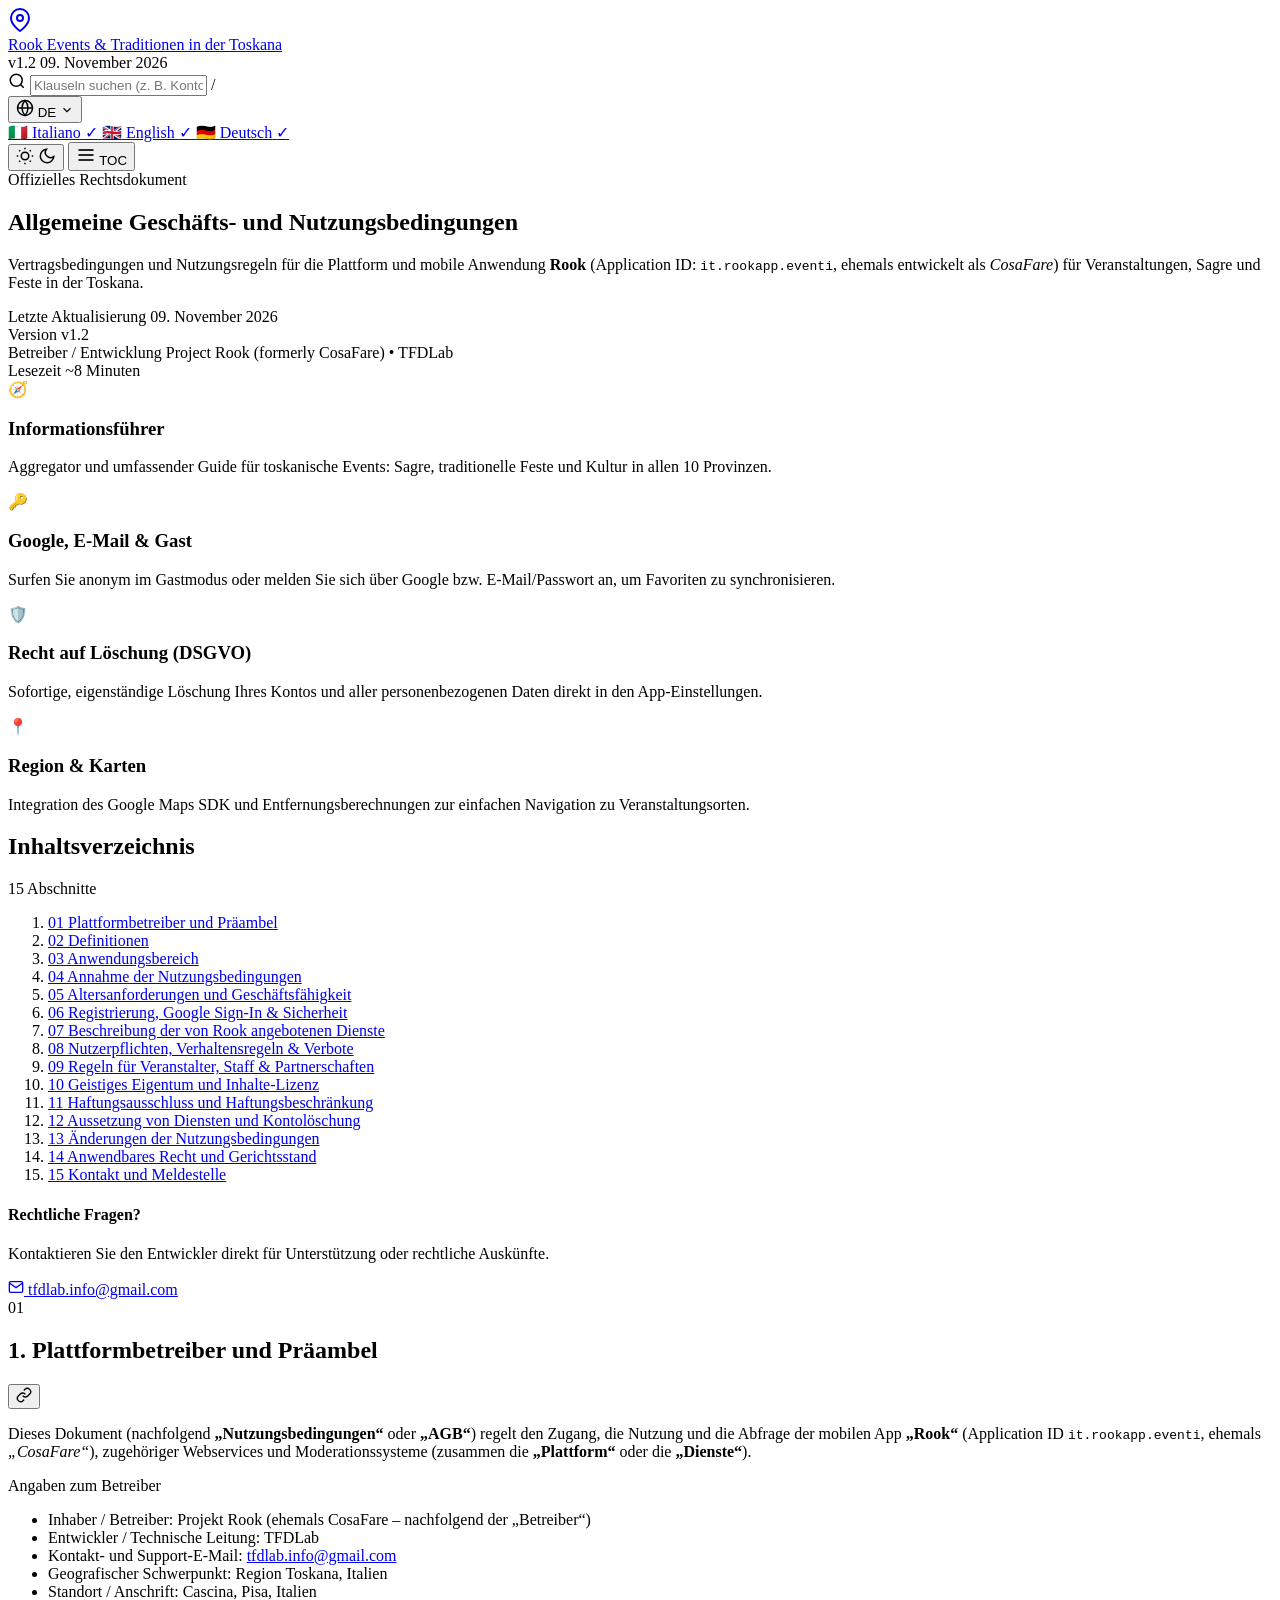
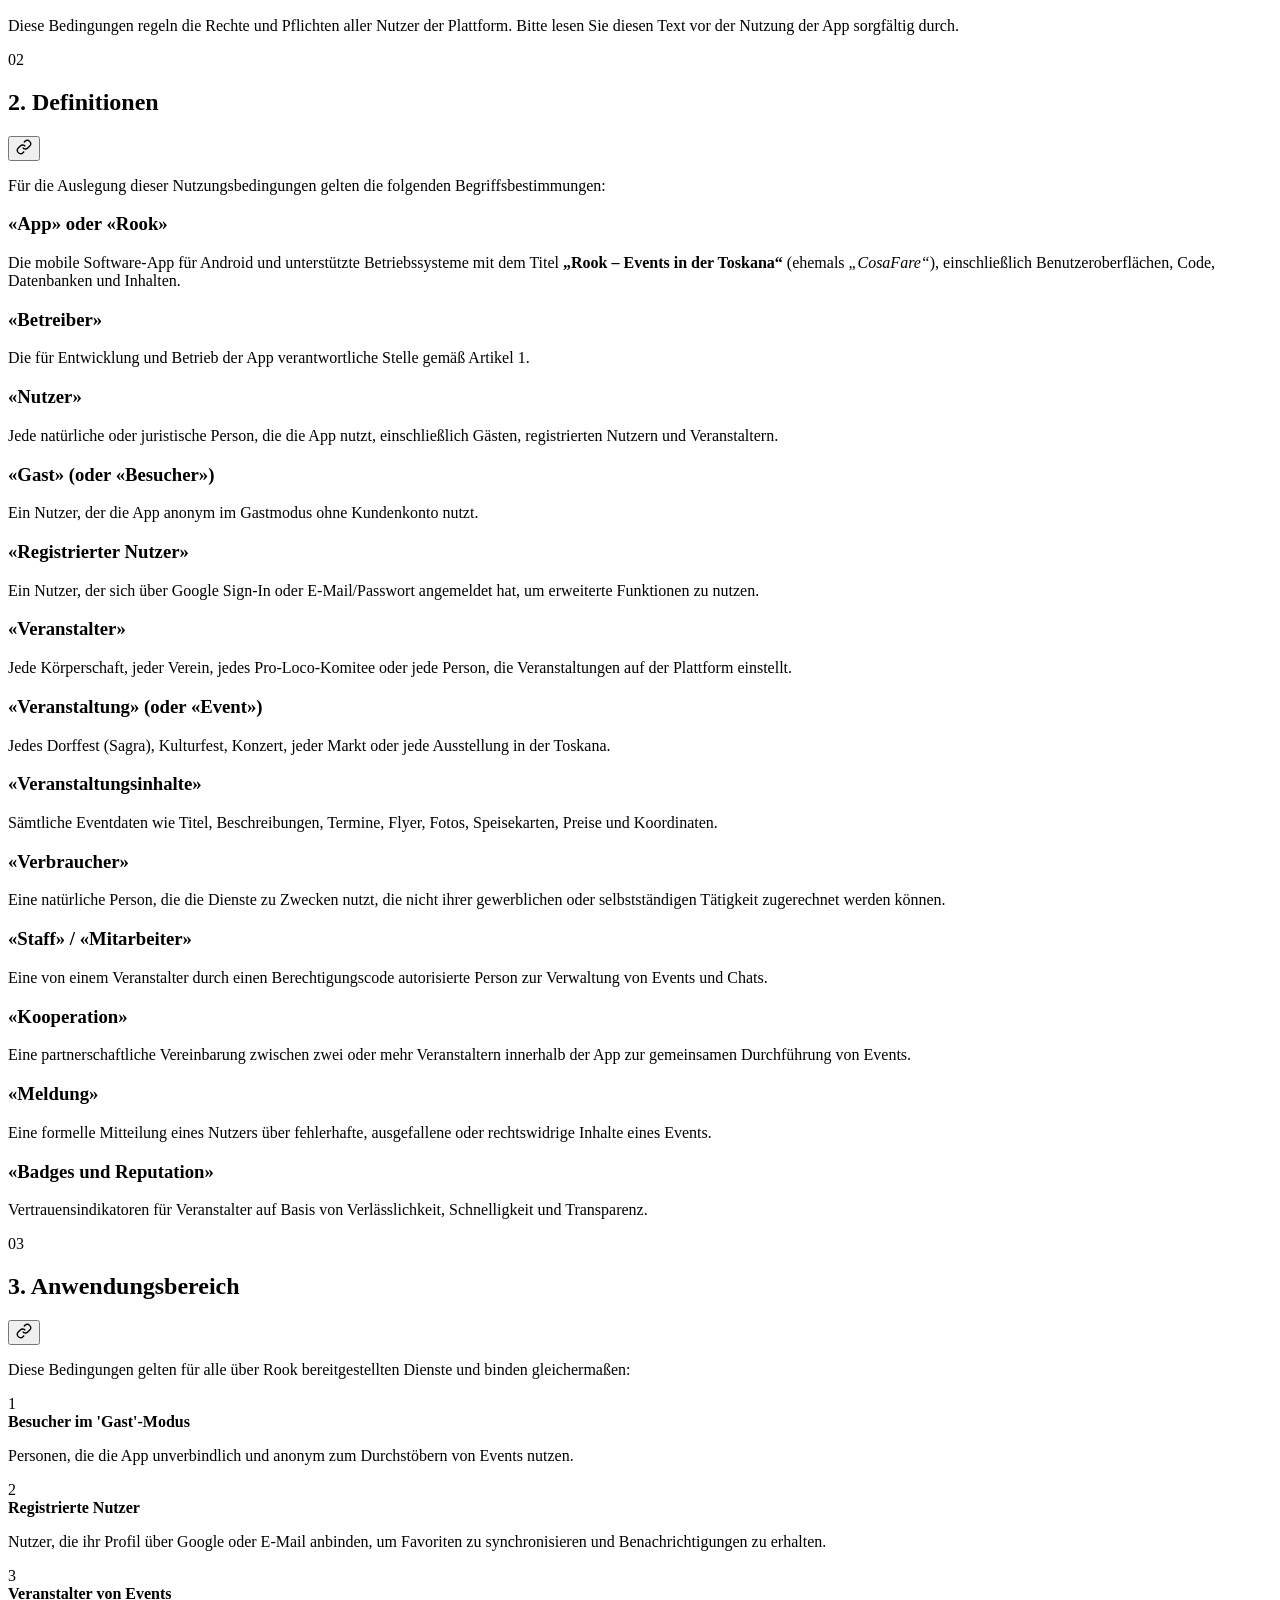
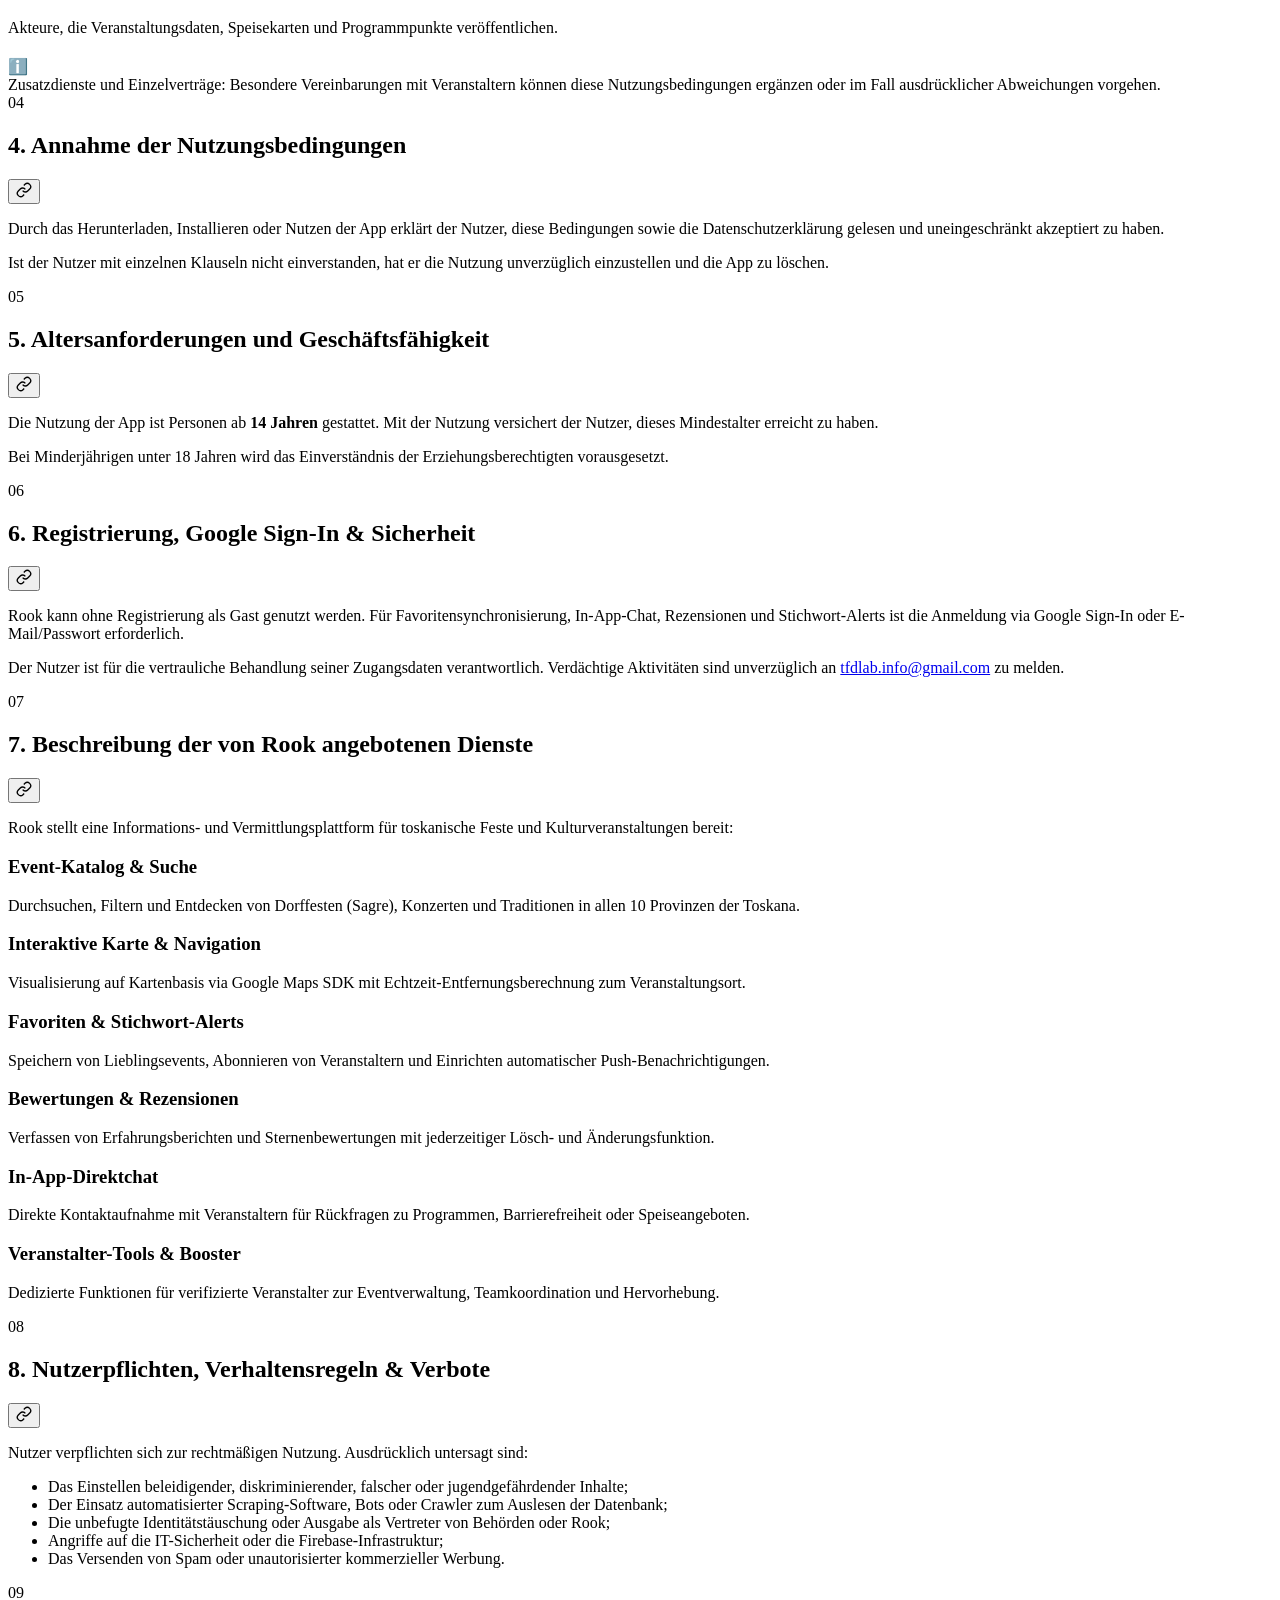
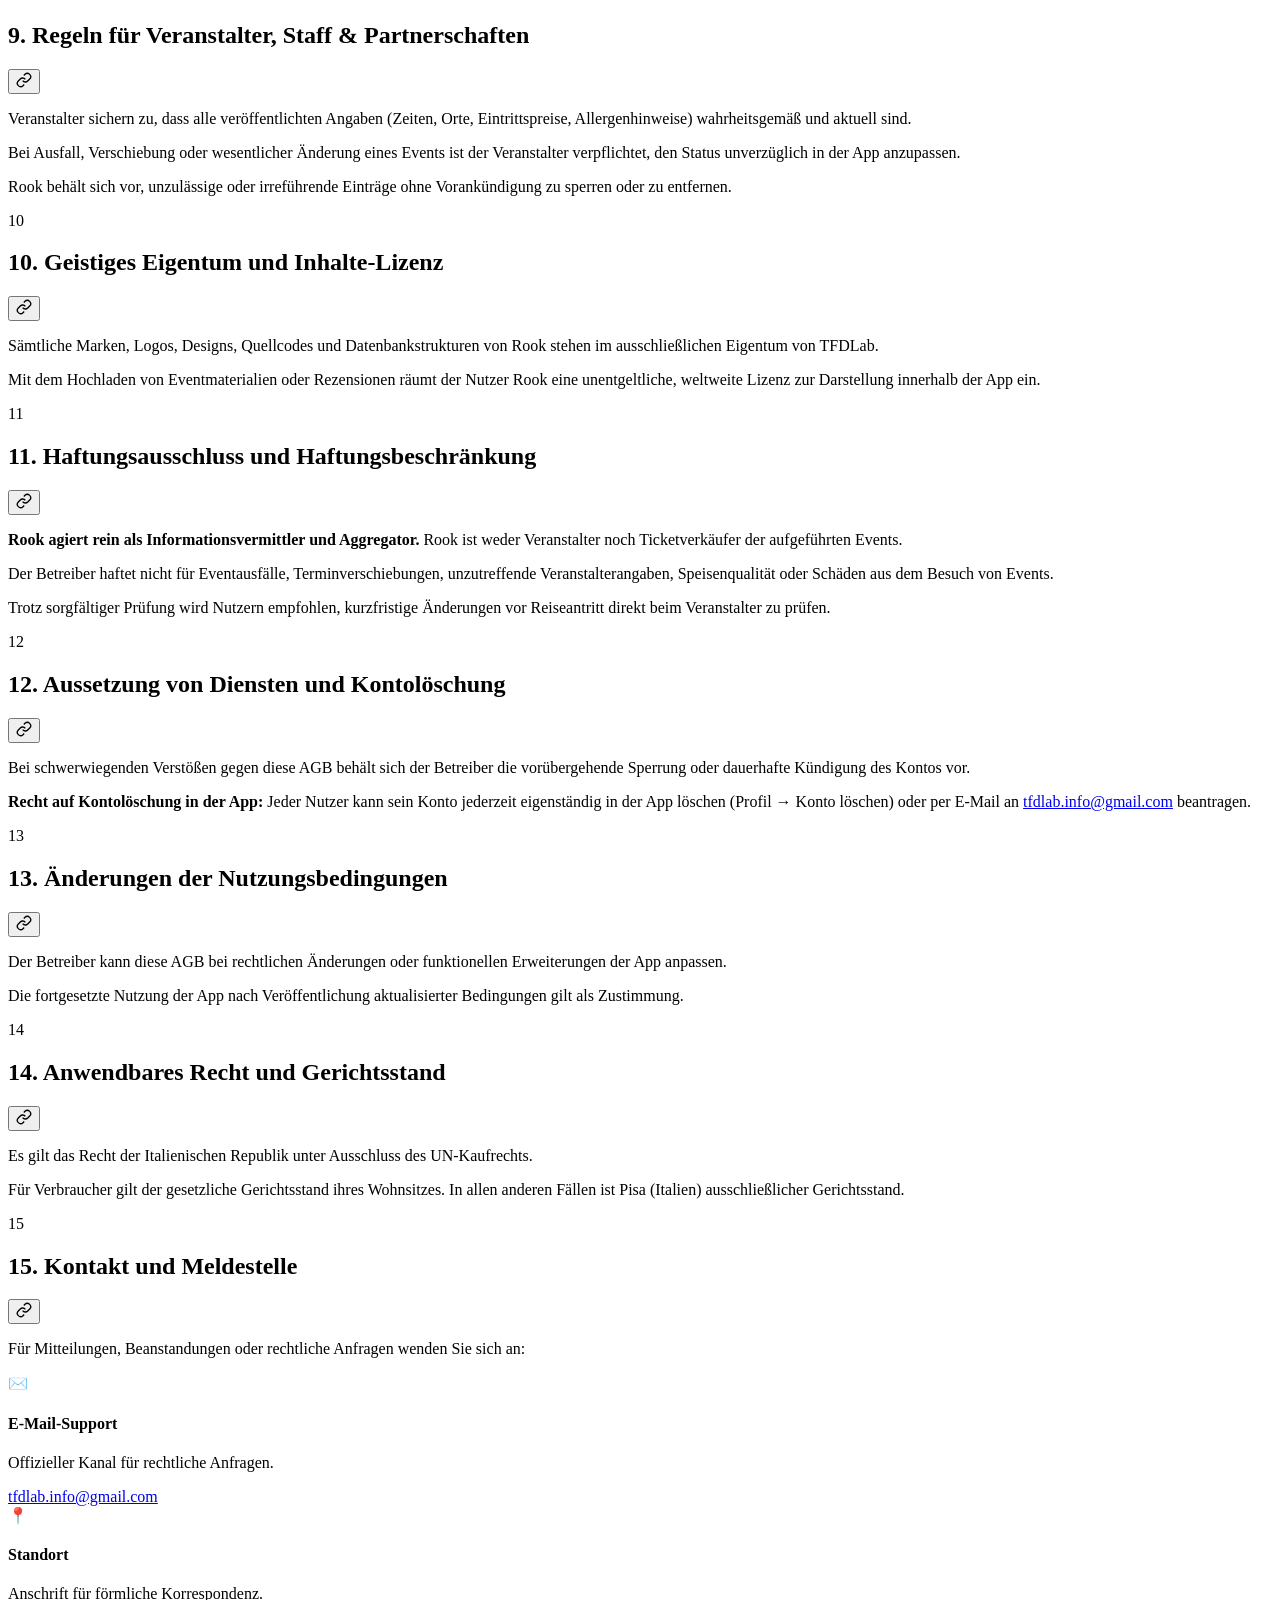
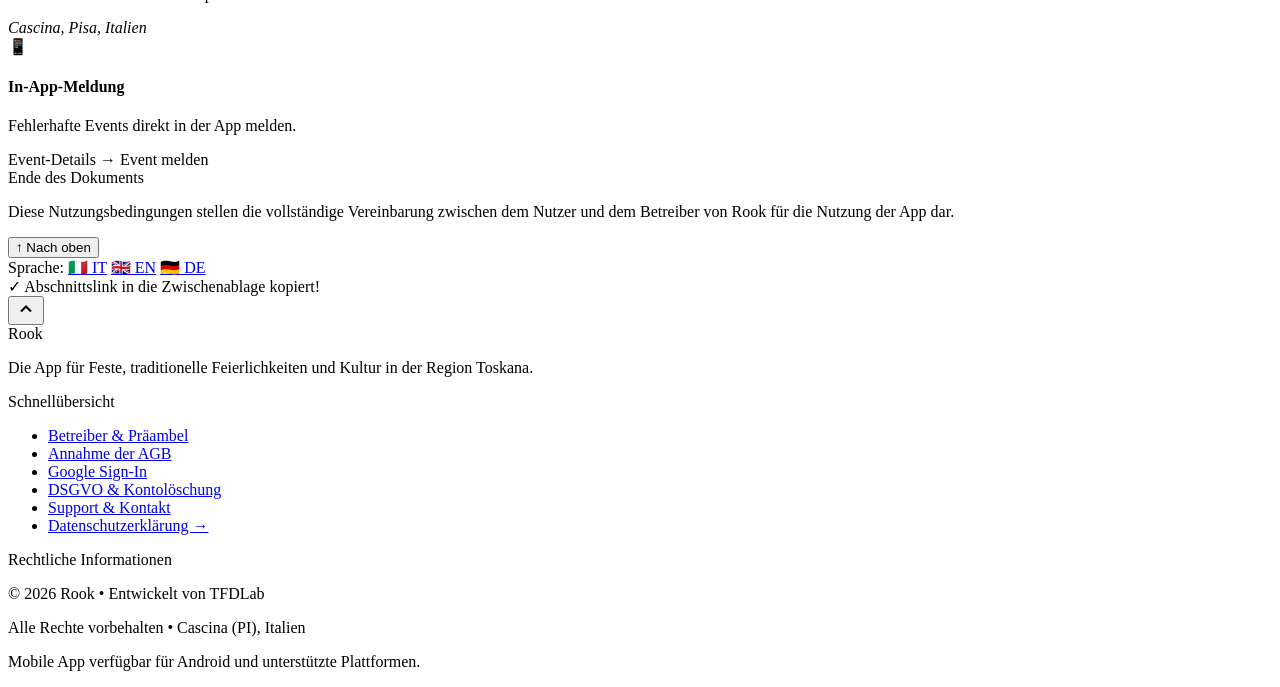
==== de.html @ 41bafc54 "i18n: sostituito tasto stampa con selettore lingua (IT, EN, DE)" ====
<!DOCTYPE html>
<html lang="de">
<head>
  <meta charset="UTF-8">
  <meta name="viewport" content="width=device-width, initial-scale=1.0">
  <title>Allgemeine Nutzungsbedingungen — Rook</title>
  <meta name="description" content="Allgemeine Geschäfts- und Nutzungsbedingungen für die mobile Anwendung und Plattform Rook (it.rookapp.eventi) für Veranstaltungen, Sagre und Kultur in der Toskana.">
  <meta name="theme-color" content="#c84b31">

  <!-- Favicon SVG Identitaria Rook / Toscana -->
  <link rel="icon" type="image/svg+xml" href="data:image/svg+xml,<svg xmlns='http://www.w3.org/2000/svg' viewBox='0 0 32 32'><circle cx='16' cy='16' r='16' fill='%23c84b31'/><path d='M10 8h12v4l-2 2v6h2v4H8v-4h2v-6l-2-2V8h2zm3 3v2h2v-2h-2zm4 0v2h2v-2h-2z' fill='white'/></svg>">

  <!-- Google Fonts: Plus Jakarta Sans & JetBrains Mono -->
  <link rel="preconnect" href="https://fonts.googleapis.com">
  <link rel="preconnect" href="https://fonts.gstatic.com" crossorigin>
  <link href="https://fonts.googleapis.com/css2?family=Plus+Jakarta+Sans:ital,wght@0,300;0,400;0,500;0,600;0,700;0,800;1,400&family=JetBrains+Mono:wght@400;500;700&display=swap" rel="stylesheet">

  <link rel="stylesheet" href="/termini/style.css">
</head>
<body>
  <!-- Reading Progress Bar -->
  <div id="readingProgress" class="reading-progress-bar" aria-hidden="true"></div>

  <!-- Header -->
  <header class="site-header">
    <div class="header-container">
      <div class="brand-group">
        <a href="#hero" class="brand-logo" aria-label="Home">
          <span class="logo-icon">
            <svg viewBox="0 0 24 24" width="24" height="24" fill="none" stroke="currentColor" stroke-width="2" stroke-linecap="round" stroke-linejoin="round">
              <path d="M21 10c0 7-9 13-9 13s-9-6-9-13a9 9 0 0 1 18 0z"></path>
              <circle cx="12" cy="10" r="3"></circle>
            </svg>
          </span>
          <div class="brand-text">
            <span class="brand-name">Rook</span>
            <span class="brand-tagline">Events & Traditionen in der Toskana</span>
          </div>
        </a>
        <div class="header-badges">
          <span class="badge badge-version">v1.2</span>
          <span class="badge badge-date">09. November 2026</span>
        </div>
      </div>

      <!-- Header Actions -->
      <div class="header-actions">
        <!-- Quick Search Box -->
        <div class="search-box">
          <svg class="search-icon" viewBox="0 0 24 24" width="18" height="18" fill="none" stroke="currentColor" stroke-width="2">
            <circle cx="11" cy="11" r="8"></circle>
            <line x1="21" y1="21" x2="16.65" y2="16.65"></line>
          </svg>
          <input type="text" id="searchInput" placeholder="Klauseln suchen (z. B. Konto, Minderjährige, Allergene, Haftung)..." aria-label="Search">
          <button id="clearSearchBtn" class="clear-search-btn" aria-label="Clear" hidden>&times;</button>
          <span class="search-shortcut" title="Press / to search">/</span>
        </div>

        <!-- Language Switcher -->
        <div class="lang-switcher" id="langSwitcher">
          <button id="langBtn" class="action-btn lang-btn" aria-haspopup="true" aria-expanded="false" title="Switch language">
            <svg class="icon-globe" viewBox="0 0 24 24" width="18" height="18" fill="none" stroke="currentColor" stroke-width="2">
              <circle cx="12" cy="12" r="10"></circle>
              <line x1="2" y1="12" x2="22" y2="12"></line>
              <path d="M12 2a15.3 15.3 0 0 1 4 10 15.3 15.3 0 0 1-4 10 15.3 15.3 0 0 1-4-10 15.3 15.3 0 0 1 4-10z"></path>
            </svg>
            <span class="btn-text">DE</span>
            <svg class="icon-chevron" viewBox="0 0 24 24" width="14" height="14" fill="none" stroke="currentColor" stroke-width="2">
              <polyline points="6 9 12 15 18 9"></polyline>
            </svg>
          </button>
          <div class="lang-dropdown" id="langDropdown" role="menu">
            <a href="index.html" class="lang-dropdown-item" data-lang="it" role="menuitem">
              <span class="flag">🇮🇹</span>
              <span class="label">Italiano</span>
              <span class="check">✓</span>
            </a>
            <a href="en.html" class="lang-dropdown-item" data-lang="en" role="menuitem">
              <span class="flag">🇬🇧</span>
              <span class="label">English</span>
              <span class="check">✓</span>
            </a>
            <a href="#" class="lang-dropdown-item active" data-lang="de" role="menuitem">
              <span class="flag">🇩🇪</span>
              <span class="label">Deutsch</span>
              <span class="check">✓</span>
            </a>
          </div>
        </div>

        <!-- Light/Dark Theme Switcher -->
        <button id="themeToggle" class="action-btn theme-btn" aria-label="Toggle dark/light theme" title="Toggle theme">
          <svg class="icon-sun" viewBox="0 0 24 24" width="18" height="18" fill="none" stroke="currentColor" stroke-width="2">
            <circle cx="12" cy="12" r="5"></circle>
            <line x1="12" y1="1" x2="12" y2="3"></line>
            <line x1="12" y1="21" x2="12" y2="23"></line>
            <line x1="4.22" y1="4.22" x2="5.64" y2="5.64"></line>
            <line x1="18.36" y1="18.36" x2="19.78" y2="19.78"></line>
            <line x1="1" y1="12" x2="3" y2="12"></line>
            <line x1="21" y1="12" x2="23" y2="12"></line>
            <line x1="4.22" y1="19.78" x2="5.64" y2="18.36"></line>
            <line x1="18.36" y1="5.64" x2="19.78" y2="4.22"></line>
          </svg>
          <svg class="icon-moon" viewBox="0 0 24 24" width="18" height="18" fill="none" stroke="currentColor" stroke-width="2">
            <path d="M21 12.79A9 9 0 1 1 11.21 3 7 7 0 0 0 21 12.79z"></path>
          </svg>
        </button>

        <!-- Mobile TOC Toggle -->
        <button id="mobileTocToggle" class="action-btn mobile-toc-btn" aria-label="Toggle contents index">
          <svg viewBox="0 0 24 24" width="20" height="20" fill="none" stroke="currentColor" stroke-width="2">
            <line x1="3" y1="12" x2="21" y2="12"></line>
            <line x1="3" y1="6" x2="21" y2="6"></line>
            <line x1="3" y1="18" x2="21" y2="18"></line>
          </svg>
          <span class="btn-text">TOC</span>
        </button>
      </div>
    </div>
  </header>

  <!-- Search Results Counter -->
  <div id="searchStatusBar" class="search-status-bar" hidden>
    <div class="search-status-inner">
      <span id="searchResultCount">0 matches found</span>
      <div class="search-nav-controls">
        <button id="prevMatchBtn" title="Previous (Shift+Enter)">&uarr;</button>
        <button id="nextMatchBtn" title="Next (Enter)">&darr;</button>
        <button id="closeSearchAlertBtn" class="close-search">&times;</button>
      </div>
    </div>
  </div>

  <!-- Main Container -->
  <div class="main-wrapper">
    <!-- Hero Section -->
    <section id="hero" class="hero-section">
      <div class="hero-content">
        <div class="hero-badge">
          <span class="badge-dot"></span>
          Offizielles Rechtsdokument
        </div>
        <h1 class="hero-title">Allgemeine Geschäfts- und Nutzungsbedingungen</h1>
        <p class="hero-subtitle">
          Vertragsbedingungen und Nutzungsregeln für die Plattform und mobile Anwendung <strong>Rook</strong> (Application ID: <code>it.rookapp.eventi</code>, ehemals entwickelt als <em>CosaFare</em>) für Veranstaltungen, Sagre und Feste in der Toskana.
        </p>

        <!-- Metadata Strip -->
        <div class="meta-strip">
          <div class="meta-item">
            <span class="meta-label">Letzte Aktualisierung</span>
            <span class="meta-value">09. November 2026</span>
          </div>
          <div class="meta-divider"></div>
          <div class="meta-item">
            <span class="meta-label">Version</span>
            <span class="meta-value">v1.2</span>
          </div>
          <div class="meta-divider"></div>
          <div class="meta-item">
            <span class="meta-label">Betreiber / Entwicklung</span>
            <span class="meta-value">Project Rook (formerly CosaFare) &bull; TFDLab</span>
          </div>
          <div class="meta-divider"></div>
          <div class="meta-item">
            <span class="meta-label">Lesezeit</span>
            <span class="meta-value" id="readTimeEstimate">~8 Minuten</span>
          </div>
        </div>

        <!-- Key Points Cards Grid -->
        <div class="key-points-grid">
          <div class="point-card">
            <div class="point-icon">🧭</div>
            <div class="point-body">
              <h3>Informationsführer</h3>
              <p>Aggregator und umfassender Guide für toskanische Events: Sagre, traditionelle Feste und Kultur in allen 10 Provinzen.</p>
            </div>
          </div>
          <div class="point-card">
            <div class="point-icon">🔑</div>
            <div class="point-body">
              <h3>Google, E-Mail & Gast</h3>
              <p>Surfen Sie anonym im Gastmodus oder melden Sie sich über Google bzw. E-Mail/Passwort an, um Favoriten zu synchronisieren.</p>
            </div>
          </div>
          <div class="point-card">
            <div class="point-icon">🛡️</div>
            <div class="point-body">
              <h3>Recht auf Löschung (DSGVO)</h3>
              <p>Sofortige, eigenständige Löschung Ihres Kontos und aller personenbezogenen Daten direkt in den App-Einstellungen.</p>
            </div>
          </div>
          <div class="point-card">
            <div class="point-icon">📍</div>
            <div class="point-body">
              <h3>Region & Karten</h3>
              <p>Integration des Google Maps SDK und Entfernungsberechnungen zur einfachen Navigation zu Veranstaltungsorten.</p>
            </div>
          </div>
        </div>
      </div>
    </section>

    <!-- Two-column Layout: TOC Sidebar + Document Content -->
    <div class="content-layout">
      <!-- Sidebar TOC -->
      <aside class="sidebar-wrapper" id="sidebarWrapper">
        <div class="sidebar-sticky">
          <div class="sidebar-header">
            <h2 class="sidebar-title">Inhaltsverzeichnis</h2>
            <span class="toc-counter">15 Abschnitte</span>
          </div>

          <nav class="toc-nav" id="tocNav" aria-label="TOC">
            <ol class="toc-list">
              <li><a href="#sec-1" class="toc-link"><span class="toc-num">01</span> Plattformbetreiber und Präambel</a></li>
              <li><a href="#sec-2" class="toc-link"><span class="toc-num">02</span> Definitionen</a></li>
              <li><a href="#sec-3" class="toc-link"><span class="toc-num">03</span> Anwendungsbereich</a></li>
              <li><a href="#sec-4" class="toc-link"><span class="toc-num">04</span> Annahme der Nutzungsbedingungen</a></li>
              <li><a href="#sec-5" class="toc-link"><span class="toc-num">05</span> Altersanforderungen und Geschäftsfähigkeit</a></li>
              <li><a href="#sec-6" class="toc-link"><span class="toc-num">06</span> Registrierung, Google Sign-In & Sicherheit</a></li>
              <li><a href="#sec-7" class="toc-link"><span class="toc-num">07</span> Beschreibung der von Rook angebotenen Dienste</a></li>
              <li><a href="#sec-8" class="toc-link"><span class="toc-num">08</span> Nutzerpflichten, Verhaltensregeln & Verbote</a></li>
              <li><a href="#sec-9" class="toc-link"><span class="toc-num">09</span> Regeln für Veranstalter, Staff & Partnerschaften</a></li>
              <li><a href="#sec-10" class="toc-link"><span class="toc-num">10</span> Geistiges Eigentum und Inhalte-Lizenz</a></li>
              <li><a href="#sec-11" class="toc-link"><span class="toc-num">11</span> Haftungsausschluss und Haftungsbeschränkung</a></li>
              <li><a href="#sec-12" class="toc-link"><span class="toc-num">12</span> Aussetzung von Diensten und Kontolöschung</a></li>
              <li><a href="#sec-13" class="toc-link"><span class="toc-num">13</span> Änderungen der Nutzungsbedingungen</a></li>
              <li><a href="#sec-14" class="toc-link"><span class="toc-num">14</span> Anwendbares Recht und Gerichtsstand</a></li>
              <li><a href="#sec-15" class="toc-link"><span class="toc-num">15</span> Kontakt und Meldestelle</a></li>
            </ol>
          </nav>

          <!-- Sidebar Help Card -->
          <div class="sidebar-help-card">
            <h4>Rechtliche Fragen?</h4>
            <p>Kontaktieren Sie den Entwickler direkt für Unterstützung oder rechtliche Auskünfte.</p>
            <a href="mailto:tfdlab.info@gmail.com" class="sidebar-contact-btn">
              <svg viewBox="0 0 24 24" width="16" height="16" fill="none" stroke="currentColor" stroke-width="2">
                <path d="M4 4h16c1.1 0 2 .9 2 2v12c0 1.1-.9 2-2 2H4c-1.1 0-2-.9-2-2V6c0-1.1.9-2 2-2z"></path>
                <polyline points="22,6 12,13 2,6"></polyline>
              </svg>
              <span>tfdlab.info@gmail.com</span>
            </a>
          </div>
        </div>
      </aside>

      <!-- Legal Document Content -->
      <main class="legal-document" id="legalDocument">

        <!-- ========================================== -->
        <!-- SECTION 1 -->
        <!-- ========================================== -->
        <article id="sec-1" class="legal-section">
          <header class="section-header">
            <span class="section-tag">01</span>
            <div class="title-with-anchor">
              <h2 class="section-title">1. Plattformbetreiber und Präambel</h2>
              <button class="copy-anchor-btn" data-target="sec-1" title="Copy link">
                <svg viewBox="0 0 24 24" width="16" height="16" fill="none" stroke="currentColor" stroke-width="2">
                  <path d="M10 13a5 5 0 0 0 7.54.54l3-3a5 5 0 0 0-7.07-7.07l-1.72 1.71"></path>
                  <path d="M14 11a5 5 0 0 0-7.54-.54l-3 3a5 5 0 0 0 7.07 7.07l1.71-1.71"></path>
                </svg>
              </button>
            </div>
          </header>

          <div class="section-content">
            <p>Dieses Dokument (nachfolgend <strong>„Nutzungsbedingungen“</strong> oder <strong>„AGB“</strong>) regelt den Zugang, die Nutzung und die Abfrage der mobilen App <strong>„Rook“</strong> (Application ID <code>it.rookapp.eventi</code>, ehemals <em>„CosaFare“</em>), zugehöriger Webservices und Moderationssysteme (zusammen die <strong>„Plattform“</strong> oder die <strong>„Dienste“</strong>).</p>

            <div class="operator-card">
              <div class="operator-badge">Angaben zum Betreiber</div>
              <ul class="operator-details">
                <li>
                  <span class="detail-label">Inhaber / Betreiber:</span>
                  <span class="detail-value">Projekt Rook (ehemals CosaFare – nachfolgend der „Betreiber“)</span>
                </li>
                <li>
                  <span class="detail-label">Entwickler / Technische Leitung:</span>
                  <span class="detail-value">TFDLab</span>
                </li>
                <li>
                  <span class="detail-label">Kontakt- und Support-E-Mail:</span>
                  <span class="detail-value"><a href="mailto:tfdlab.info@gmail.com" class="link-styled">tfdlab.info@gmail.com</a></span>
                </li>
                <li>
                  <span class="detail-label">Geografischer Schwerpunkt:</span>
                  <span class="detail-value">Region Toskana, Italien</span>
                </li>
                <li>
                  <span class="detail-label">Standort / Anschrift:</span>
                  <span class="detail-value">Cascina, Pisa, Italien</span>
                </li>
              </ul>
            </div>

            <p>Diese Bedingungen regeln die Rechte und Pflichten aller Nutzer der Plattform. Bitte lesen Sie diesen Text vor der Nutzung der App sorgfältig durch.</p>
          </div>
        </article>

        <!-- ========================================== -->
        <!-- SECTION 2 -->
        <!-- ========================================== -->
        <article id="sec-2" class="legal-section">
          <header class="section-header">
            <span class="section-tag">02</span>
            <div class="title-with-anchor">
              <h2 class="section-title">2. Definitionen</h2>
              <button class="copy-anchor-btn" data-target="sec-2" title="Copy link">
                <svg viewBox="0 0 24 24" width="16" height="16" fill="none" stroke="currentColor" stroke-width="2">
                  <path d="M10 13a5 5 0 0 0 7.54.54l3-3a5 5 0 0 0-7.07-7.07l-1.72 1.71"></path>
                  <path d="M14 11a5 5 0 0 0-7.54-.54l-3 3a5 5 0 0 0 7.07 7.07l1.71-1.71"></path>
                </svg>
              </button>
            </div>
          </header>

          <div class="section-content">
            <p>Für die Auslegung dieser Nutzungsbedingungen gelten die folgenden Begriffsbestimmungen:</p>

            <div class="definitions-grid">
              <div class="definition-card">
                <h3 class="def-term">«App» oder «Rook»</h3>
                <p class="def-desc">Die mobile Software-App für Android und unterstützte Betriebssysteme mit dem Titel <strong>„Rook – Events in der Toskana“</strong> (ehemals <em>„CosaFare“</em>), einschließlich Benutzeroberflächen, Code, Datenbanken und Inhalten.</p>
              </div>
              <div class="definition-card">
                <h3 class="def-term">«Betreiber»</h3>
                <p class="def-desc">Die für Entwicklung und Betrieb der App verantwortliche Stelle gemäß Artikel 1.</p>
              </div>
              <div class="definition-card">
                <h3 class="def-term">«Nutzer»</h3>
                <p class="def-desc">Jede natürliche oder juristische Person, die die App nutzt, einschließlich Gästen, registrierten Nutzern und Veranstaltern.</p>
              </div>
              <div class="definition-card">
                <h3 class="def-term">«Gast» (oder «Besucher»)</h3>
                <p class="def-desc">Ein Nutzer, der die App anonym im Gastmodus ohne Kundenkonto nutzt.</p>
              </div>
              <div class="definition-card">
                <h3 class="def-term">«Registrierter Nutzer»</h3>
                <p class="def-desc">Ein Nutzer, der sich über Google Sign-In oder E-Mail/Passwort angemeldet hat, um erweiterte Funktionen zu nutzen.</p>
              </div>
              <div class="definition-card">
                <h3 class="def-term">«Veranstalter»</h3>
                <p class="def-desc">Jede Körperschaft, jeder Verein, jedes Pro-Loco-Komitee oder jede Person, die Veranstaltungen auf der Plattform einstellt.</p>
              </div>
              <div class="definition-card">
                <h3 class="def-term">«Veranstaltung» (oder «Event»)</h3>
                <p class="def-desc">Jedes Dorffest (Sagra), Kulturfest, Konzert, jeder Markt oder jede Ausstellung in der Toskana.</p>
              </div>
              <div class="definition-card">
                <h3 class="def-term">«Veranstaltungsinhalte»</h3>
                <p class="def-desc">Sämtliche Eventdaten wie Titel, Beschreibungen, Termine, Flyer, Fotos, Speisekarten, Preise und Koordinaten.</p>
              </div>
              <div class="definition-card">
                <h3 class="def-term">«Verbraucher»</h3>
                <p class="def-desc">Eine natürliche Person, die die Dienste zu Zwecken nutzt, die nicht ihrer gewerblichen oder selbstständigen Tätigkeit zugerechnet werden können.</p>
              </div>
              <div class="definition-card">
                <h3 class="def-term">«Staff» / «Mitarbeiter»</h3>
                <p class="def-desc">Eine von einem Veranstalter durch einen Berechtigungscode autorisierte Person zur Verwaltung von Events und Chats.</p>
              </div>
              <div class="definition-card">
                <h3 class="def-term">«Kooperation»</h3>
                <p class="def-desc">Eine partnerschaftliche Vereinbarung zwischen zwei oder mehr Veranstaltern innerhalb der App zur gemeinsamen Durchführung von Events.</p>
              </div>
              <div class="definition-card">
                <h3 class="def-term">«Meldung»</h3>
                <p class="def-desc">Eine formelle Mitteilung eines Nutzers über fehlerhafte, ausgefallene oder rechtswidrige Inhalte eines Events.</p>
              </div>
              <div class="definition-card">
                <h3 class="def-term">«Badges und Reputation»</h3>
                <p class="def-desc">Vertrauensindikatoren für Veranstalter auf Basis von Verlässlichkeit, Schnelligkeit und Transparenz.</p>
              </div>
            </div>
          </div>
        </article>

        <!-- ========================================== -->
        <!-- SECTION 3 -->
        <!-- ========================================== -->
        <article id="sec-3" class="legal-section">
          <header class="section-header">
            <span class="section-tag">03</span>
            <div class="title-with-anchor">
              <h2 class="section-title">3. Anwendungsbereich</h2>
              <button class="copy-anchor-btn" data-target="sec-3" title="Copy link">
                <svg viewBox="0 0 24 24" width="16" height="16" fill="none" stroke="currentColor" stroke-width="2">
                  <path d="M10 13a5 5 0 0 0 7.54.54l3-3a5 5 0 0 0-7.07-7.07l-1.72 1.71"></path>
                  <path d="M14 11a5 5 0 0 0-7.54-.54l-3 3a5 5 0 0 0 7.07 7.07l1.71-1.71"></path>
                </svg>
              </button>
            </div>
          </header>

          <div class="section-content">
            <p>Diese Bedingungen gelten für alle über Rook bereitgestellten Dienste und binden gleichermaßen:</p>
            <div class="scope-cards-list">
              <div class="scope-item">
                <span class="scope-badge">1</span>
                <div>
                  <strong>Besucher im 'Gast'-Modus</strong>
                  <p>Personen, die die App unverbindlich und anonym zum Durchstöbern von Events nutzen.</p>
                </div>
              </div>
              <div class="scope-item">
                <span class="scope-badge">2</span>
                <div>
                  <strong>Registrierte Nutzer</strong>
                  <p>Nutzer, die ihr Profil über Google oder E-Mail anbinden, um Favoriten zu synchronisieren und Benachrichtigungen zu erhalten.</p>
                </div>
              </div>
              <div class="scope-item">
                <span class="scope-badge">3</span>
                <div>
                  <strong>Veranstalter von Events</strong>
                  <p>Akteure, die Veranstaltungsdaten, Speisekarten und Programmpunkte veröffentlichen.</p>
                </div>
              </div>
            </div>

            <div class="callout callout-info" style="margin-top: 20px;">
              <div class="callout-icon">ℹ️</div>
              <div class="callout-content">
                Zusatzdienste und Einzelverträge: Besondere Vereinbarungen mit Veranstaltern können diese Nutzungsbedingungen ergänzen oder im Fall ausdrücklicher Abweichungen vorgehen.
              </div>
            </div>
          </div>
        </article>

        <!-- ========================================== -->
        <!-- SECTION 4 -->
        <!-- ========================================== -->
        <article id="sec-4" class="legal-section">
          <header class="section-header">
            <span class="section-tag">04</span>
            <div class="title-with-anchor">
              <h2 class="section-title">4. Annahme der Nutzungsbedingungen</h2>
              <button class="copy-anchor-btn" data-target="sec-4" title="Copy link">
                <svg viewBox="0 0 24 24" width="16" height="16" fill="none" stroke="currentColor" stroke-width="2">
                  <path d="M10 13a5 5 0 0 0 7.54.54l3-3a5 5 0 0 0-7.07-7.07l-1.72 1.71"></path>
                  <path d="M14 11a5 5 0 0 0-7.54-.54l-3 3a5 5 0 0 0 7.07 7.07l1.71-1.71"></path>
                </svg>
              </button>
            </div>
          </header>

          <div class="section-content">
            <p>Durch das Herunterladen, Installieren oder Nutzen der App erklärt der Nutzer, diese Bedingungen sowie die Datenschutzerklärung gelesen und uneingeschränkt akzeptiert zu haben.</p>
            <p>Ist der Nutzer mit einzelnen Klauseln nicht einverstanden, hat er die Nutzung unverzüglich einzustellen und die App zu löschen.</p>
          </div>
        </article>

        <!-- ========================================== -->
        <!-- SECTION 5 -->
        <!-- ========================================== -->
        <article id="sec-5" class="legal-section">
          <header class="section-header">
            <span class="section-tag">05</span>
            <div class="title-with-anchor">
              <h2 class="section-title">5. Altersanforderungen und Geschäftsfähigkeit</h2>
              <button class="copy-anchor-btn" data-target="sec-5" title="Copy link">
                <svg viewBox="0 0 24 24" width="16" height="16" fill="none" stroke="currentColor" stroke-width="2">
                  <path d="M10 13a5 5 0 0 0 7.54.54l3-3a5 5 0 0 0-7.07-7.07l-1.72 1.71"></path>
                  <path d="M14 11a5 5 0 0 0-7.54-.54l-3 3a5 5 0 0 0 7.07 7.07l1.71-1.71"></path>
                </svg>
              </button>
            </div>
          </header>

          <div class="section-content">
            <p>Die Nutzung der App ist Personen ab <strong>14 Jahren</strong> gestattet. Mit der Nutzung versichert der Nutzer, dieses Mindestalter erreicht zu haben.</p>
            <p>Bei Minderjährigen unter 18 Jahren wird das Einverständnis der Erziehungsberechtigten vorausgesetzt.</p>
          </div>
        </article>

        <!-- ========================================== -->
        <!-- SECTION 6 -->
        <!-- ========================================== -->
        <article id="sec-6" class="legal-section">
          <header class="section-header">
            <span class="section-tag">06</span>
            <div class="title-with-anchor">
              <h2 class="section-title">6. Registrierung, Google Sign-In & Sicherheit</h2>
              <button class="copy-anchor-btn" data-target="sec-6" title="Copy link">
                <svg viewBox="0 0 24 24" width="16" height="16" fill="none" stroke="currentColor" stroke-width="2">
                  <path d="M10 13a5 5 0 0 0 7.54.54l3-3a5 5 0 0 0-7.07-7.07l-1.72 1.71"></path>
                  <path d="M14 11a5 5 0 0 0-7.54-.54l-3 3a5 5 0 0 0 7.07 7.07l1.71-1.71"></path>
                </svg>
              </button>
            </div>
          </header>

          <div class="section-content">
            <p>Rook kann ohne Registrierung als Gast genutzt werden. Für Favoritensynchronisierung, In-App-Chat, Rezensionen und Stichwort-Alerts ist die Anmeldung via Google Sign-In oder E-Mail/Passwort erforderlich.</p>
            <p>Der Nutzer ist für die vertrauliche Behandlung seiner Zugangsdaten verantwortlich. Verdächtige Aktivitäten sind unverzüglich an <a href='mailto:tfdlab.info@gmail.com' class='link-styled'>tfdlab.info@gmail.com</a> zu melden.</p>
          </div>
        </article>

        <!-- ========================================== -->
        <!-- SECTION 7 -->
        <!-- ========================================== -->
        <article id="sec-7" class="legal-section">
          <header class="section-header">
            <span class="section-tag">07</span>
            <div class="title-with-anchor">
              <h2 class="section-title">7. Beschreibung der von Rook angebotenen Dienste</h2>
              <button class="copy-anchor-btn" data-target="sec-7" title="Copy link">
                <svg viewBox="0 0 24 24" width="16" height="16" fill="none" stroke="currentColor" stroke-width="2">
                  <path d="M10 13a5 5 0 0 0 7.54.54l3-3a5 5 0 0 0-7.07-7.07l-1.72 1.71"></path>
                  <path d="M14 11a5 5 0 0 0-7.54-.54l-3 3a5 5 0 0 0 7.07 7.07l1.71-1.71"></path>
                </svg>
              </button>
            </div>
          </header>

          <div class="section-content">
            <p>Rook stellt eine Informations- und Vermittlungsplattform für toskanische Feste und Kulturveranstaltungen bereit:</p>

            <div class="definitions-grid">
              <div class="definition-card">
                <h3 class="def-term">Event-Katalog & Suche</h3>
                <p class="def-desc">Durchsuchen, Filtern und Entdecken von Dorffesten (Sagre), Konzerten und Traditionen in allen 10 Provinzen der Toskana.</p>
              </div>
              <div class="definition-card">
                <h3 class="def-term">Interaktive Karte & Navigation</h3>
                <p class="def-desc">Visualisierung auf Kartenbasis via Google Maps SDK mit Echtzeit-Entfernungsberechnung zum Veranstaltungsort.</p>
              </div>
              <div class="definition-card">
                <h3 class="def-term">Favoriten & Stichwort-Alerts</h3>
                <p class="def-desc">Speichern von Lieblingsevents, Abonnieren von Veranstaltern und Einrichten automatischer Push-Benachrichtigungen.</p>
              </div>
              <div class="definition-card">
                <h3 class="def-term">Bewertungen & Rezensionen</h3>
                <p class="def-desc">Verfassen von Erfahrungsberichten und Sternenbewertungen mit jederzeitiger Lösch- und Änderungsfunktion.</p>
              </div>
              <div class="definition-card">
                <h3 class="def-term">In-App-Direktchat</h3>
                <p class="def-desc">Direkte Kontaktaufnahme mit Veranstaltern für Rückfragen zu Programmen, Barrierefreiheit oder Speiseangeboten.</p>
              </div>
              <div class="definition-card">
                <h3 class="def-term">Veranstalter-Tools & Booster</h3>
                <p class="def-desc">Dedizierte Funktionen für verifizierte Veranstalter zur Eventverwaltung, Teamkoordination und Hervorhebung.</p>
              </div>
            </div>
          </div>
        </article>

        <!-- ========================================== -->
        <!-- SECTION 8 -->
        <!-- ========================================== -->
        <article id="sec-8" class="legal-section">
          <header class="section-header">
            <span class="section-tag">08</span>
            <div class="title-with-anchor">
              <h2 class="section-title">8. Nutzerpflichten, Verhaltensregeln & Verbote</h2>
              <button class="copy-anchor-btn" data-target="sec-8" title="Copy link">
                <svg viewBox="0 0 24 24" width="16" height="16" fill="none" stroke="currentColor" stroke-width="2">
                  <path d="M10 13a5 5 0 0 0 7.54.54l3-3a5 5 0 0 0-7.07-7.07l-1.72 1.71"></path>
                  <path d="M14 11a5 5 0 0 0-7.54-.54l-3 3a5 5 0 0 0 7.07 7.07l1.71-1.71"></path>
                </svg>
              </button>
            </div>
          </header>

          <div class="section-content">
            <p>Nutzer verpflichten sich zur rechtmäßigen Nutzung. Ausdrücklich untersagt sind:</p>
            <ul class="styled-list">
              <li>Das Einstellen beleidigender, diskriminierender, falscher oder jugendgefährdender Inhalte;</li><li>Der Einsatz automatisierter Scraping-Software, Bots oder Crawler zum Auslesen der Datenbank;</li><li>Die unbefugte Identitätstäuschung oder Ausgabe als Vertreter von Behörden oder Rook;</li><li>Angriffe auf die IT-Sicherheit oder die Firebase-Infrastruktur;</li><li>Das Versenden von Spam oder unautorisierter kommerzieller Werbung.</li>
            </ul>
          </div>
        </article>

        <!-- ========================================== -->
        <!-- SECTION 9 -->
        <!-- ========================================== -->
        <article id="sec-9" class="legal-section">
          <header class="section-header">
            <span class="section-tag">09</span>
            <div class="title-with-anchor">
              <h2 class="section-title">9. Regeln für Veranstalter, Staff & Partnerschaften</h2>
              <button class="copy-anchor-btn" data-target="sec-9" title="Copy link">
                <svg viewBox="0 0 24 24" width="16" height="16" fill="none" stroke="currentColor" stroke-width="2">
                  <path d="M10 13a5 5 0 0 0 7.54.54l3-3a5 5 0 0 0-7.07-7.07l-1.72 1.71"></path>
                  <path d="M14 11a5 5 0 0 0-7.54-.54l-3 3a5 5 0 0 0 7.07 7.07l1.71-1.71"></path>
                </svg>
              </button>
            </div>
          </header>

          <div class="section-content">
            <p>Veranstalter sichern zu, dass alle veröffentlichten Angaben (Zeiten, Orte, Eintrittspreise, Allergenhinweise) wahrheitsgemäß und aktuell sind.</p>
            <p>Bei Ausfall, Verschiebung oder wesentlicher Änderung eines Events ist der Veranstalter verpflichtet, den Status unverzüglich in der App anzupassen.</p>
            <p>Rook behält sich vor, unzulässige oder irreführende Einträge ohne Vorankündigung zu sperren oder zu entfernen.</p>
          </div>
        </article>

        <!-- ========================================== -->
        <!-- SECTION 10 -->
        <!-- ========================================== -->
        <article id="sec-10" class="legal-section">
          <header class="section-header">
            <span class="section-tag">10</span>
            <div class="title-with-anchor">
              <h2 class="section-title">10. Geistiges Eigentum und Inhalte-Lizenz</h2>
              <button class="copy-anchor-btn" data-target="sec-10" title="Copy link">
                <svg viewBox="0 0 24 24" width="16" height="16" fill="none" stroke="currentColor" stroke-width="2">
                  <path d="M10 13a5 5 0 0 0 7.54.54l3-3a5 5 0 0 0-7.07-7.07l-1.72 1.71"></path>
                  <path d="M14 11a5 5 0 0 0-7.54-.54l-3 3a5 5 0 0 0 7.07 7.07l1.71-1.71"></path>
                </svg>
              </button>
            </div>
          </header>

          <div class="section-content">
            <p>Sämtliche Marken, Logos, Designs, Quellcodes und Datenbankstrukturen von Rook stehen im ausschließlichen Eigentum von TFDLab.</p>
            <p>Mit dem Hochladen von Eventmaterialien oder Rezensionen räumt der Nutzer Rook eine unentgeltliche, weltweite Lizenz zur Darstellung innerhalb der App ein.</p>
          </div>
        </article>

        <!-- ========================================== -->
        <!-- SECTION 11 -->
        <!-- ========================================== -->
        <article id="sec-11" class="legal-section">
          <header class="section-header">
            <span class="section-tag">11</span>
            <div class="title-with-anchor">
              <h2 class="section-title">11. Haftungsausschluss und Haftungsbeschränkung</h2>
              <button class="copy-anchor-btn" data-target="sec-11" title="Copy link">
                <svg viewBox="0 0 24 24" width="16" height="16" fill="none" stroke="currentColor" stroke-width="2">
                  <path d="M10 13a5 5 0 0 0 7.54.54l3-3a5 5 0 0 0-7.07-7.07l-1.72 1.71"></path>
                  <path d="M14 11a5 5 0 0 0-7.54-.54l-3 3a5 5 0 0 0 7.07 7.07l1.71-1.71"></path>
                </svg>
              </button>
            </div>
          </header>

          <div class="section-content">
            <p><strong>Rook agiert rein als Informationsvermittler und Aggregator.</strong> Rook ist weder Veranstalter noch Ticketverkäufer der aufgeführten Events.</p>
            <p>Der Betreiber haftet nicht für Eventausfälle, Terminverschiebungen, unzutreffende Veranstalterangaben, Speisenqualität oder Schäden aus dem Besuch von Events.</p>
            <p>Trotz sorgfältiger Prüfung wird Nutzern empfohlen, kurzfristige Änderungen vor Reiseantritt direkt beim Veranstalter zu prüfen.</p>
          </div>
        </article>

        <!-- ========================================== -->
        <!-- SECTION 12 -->
        <!-- ========================================== -->
        <article id="sec-12" class="legal-section">
          <header class="section-header">
            <span class="section-tag">12</span>
            <div class="title-with-anchor">
              <h2 class="section-title">12. Aussetzung von Diensten und Kontolöschung</h2>
              <button class="copy-anchor-btn" data-target="sec-12" title="Copy link">
                <svg viewBox="0 0 24 24" width="16" height="16" fill="none" stroke="currentColor" stroke-width="2">
                  <path d="M10 13a5 5 0 0 0 7.54.54l3-3a5 5 0 0 0-7.07-7.07l-1.72 1.71"></path>
                  <path d="M14 11a5 5 0 0 0-7.54-.54l-3 3a5 5 0 0 0 7.07 7.07l1.71-1.71"></path>
                </svg>
              </button>
            </div>
          </header>

          <div class="section-content">
            <p>Bei schwerwiegenden Verstößen gegen diese AGB behält sich der Betreiber die vorübergehende Sperrung oder dauerhafte Kündigung des Kontos vor.</p>
            <p><strong>Recht auf Kontolöschung in der App:</strong> Jeder Nutzer kann sein Konto jederzeit eigenständig in der App löschen (Profil &rarr; Konto löschen) oder per E-Mail an <a href='mailto:tfdlab.info@gmail.com' class='link-styled'>tfdlab.info@gmail.com</a> beantragen.</p>
          </div>
        </article>

        <!-- ========================================== -->
        <!-- SECTION 13 -->
        <!-- ========================================== -->
        <article id="sec-13" class="legal-section">
          <header class="section-header">
            <span class="section-tag">13</span>
            <div class="title-with-anchor">
              <h2 class="section-title">13. Änderungen der Nutzungsbedingungen</h2>
              <button class="copy-anchor-btn" data-target="sec-13" title="Copy link">
                <svg viewBox="0 0 24 24" width="16" height="16" fill="none" stroke="currentColor" stroke-width="2">
                  <path d="M10 13a5 5 0 0 0 7.54.54l3-3a5 5 0 0 0-7.07-7.07l-1.72 1.71"></path>
                  <path d="M14 11a5 5 0 0 0-7.54-.54l-3 3a5 5 0 0 0 7.07 7.07l1.71-1.71"></path>
                </svg>
              </button>
            </div>
          </header>

          <div class="section-content">
            <p>Der Betreiber kann diese AGB bei rechtlichen Änderungen oder funktionellen Erweiterungen der App anpassen.</p>
            <p>Die fortgesetzte Nutzung der App nach Veröffentlichung aktualisierter Bedingungen gilt als Zustimmung.</p>
          </div>
        </article>

        <!-- ========================================== -->
        <!-- SECTION 14 -->
        <!-- ========================================== -->
        <article id="sec-14" class="legal-section">
          <header class="section-header">
            <span class="section-tag">14</span>
            <div class="title-with-anchor">
              <h2 class="section-title">14. Anwendbares Recht und Gerichtsstand</h2>
              <button class="copy-anchor-btn" data-target="sec-14" title="Copy link">
                <svg viewBox="0 0 24 24" width="16" height="16" fill="none" stroke="currentColor" stroke-width="2">
                  <path d="M10 13a5 5 0 0 0 7.54.54l3-3a5 5 0 0 0-7.07-7.07l-1.72 1.71"></path>
                  <path d="M14 11a5 5 0 0 0-7.54-.54l-3 3a5 5 0 0 0 7.07 7.07l1.71-1.71"></path>
                </svg>
              </button>
            </div>
          </header>

          <div class="section-content">
            <p>Es gilt das Recht der Italienischen Republik unter Ausschluss des UN-Kaufrechts.</p>
            <p>Für Verbraucher gilt der gesetzliche Gerichtsstand ihres Wohnsitzes. In allen anderen Fällen ist Pisa (Italien) ausschließlicher Gerichtsstand.</p>
          </div>
        </article>

        <!-- ========================================== -->
        <!-- SECTION 15 -->
        <!-- ========================================== -->
        <article id="sec-15" class="legal-section">
          <header class="section-header">
            <span class="section-tag">15</span>
            <div class="title-with-anchor">
              <h2 class="section-title">15. Kontakt und Meldestelle</h2>
              <button class="copy-anchor-btn" data-target="sec-15" title="Copy link">
                <svg viewBox="0 0 24 24" width="16" height="16" fill="none" stroke="currentColor" stroke-width="2">
                  <path d="M10 13a5 5 0 0 0 7.54.54l3-3a5 5 0 0 0-7.07-7.07l-1.72 1.71"></path>
                  <path d="M14 11a5 5 0 0 0-7.54-.54l-3 3a5 5 0 0 0 7.07 7.07l1.71-1.71"></path>
                </svg>
              </button>
            </div>
          </header>

          <div class="section-content">
            <p>Für Mitteilungen, Beanstandungen oder rechtliche Anfragen wenden Sie sich an:</p>

            <div class="contact-channels-grid">
              <div class="contact-card">
                <div class="contact-icon">✉️</div>
                <h4>E-Mail-Support</h4>
                <p>Offizieller Kanal für rechtliche Anfragen.</p>
                <a href='mailto:tfdlab.info@gmail.com' class='contact-action-link'>tfdlab.info@gmail.com</a>
              </div>
              <div class="contact-card">
                <div class="contact-icon">📍</div>
                <h4>Standort</h4>
                <p>Anschrift für förmliche Korrespondenz.</p>
                <address class='contact-address'>Cascina, Pisa, Italien</address>
              </div>
              <div class="contact-card">
                <div class="contact-icon">📱</div>
                <h4>In-App-Meldung</h4>
                <p>Fehlerhafte Events direkt in der App melden.</p>
                <span class='contact-inapp'>Event-Details &rarr; Event melden</span>
              </div>
            </div>
          </div>
        </article>

        <!-- Document Closure -->
        <div class="doc-closure">
          <div class="closure-badge">Ende des Dokuments</div>
          <p class="closure-text">
            Diese Nutzungsbedingungen stellen die vollständige Vereinbarung zwischen dem Nutzer und dem Betreiber von Rook für die Nutzung der App dar.
          </p>
          <div class="closure-actions">
            <button onclick="window.scrollTo({ top: 0, behavior: 'smooth' })" class="btn-secondary">
              &uarr; Nach oben
            </button>
            <div class="closure-lang-group" aria-label="Language selector">
              <span class="closure-lang-label">Sprache:</span>
              <a href="index.html" class="closure-lang-btn" data-lang="it">🇮🇹 IT</a>
              <a href="en.html" class="closure-lang-btn" data-lang="en">🇬🇧 EN</a>
              <a href="#" class="closure-lang-btn active" data-lang="de">🇩🇪 DE</a>
            </div>
          </div>
        </div>

      </main>
    </div>
  </div>

  <!-- Toast Notification -->
  <div id="toastNotification" class="toast-toast" role="status" aria-live="polite">
    <span class="toast-icon">✓</span>
    <span id="toastMessage">Abschnittslink in die Zwischenablage kopiert!</span>
  </div>

  <!-- Back to Top Button -->
  <button id="backToTopBtn" class="back-to-top-btn" aria-label="Back to top" title="Top">
    <svg viewBox="0 0 24 24" width="20" height="20" fill="none" stroke="currentColor" stroke-width="2.5">
      <polyline points="18 15 12 9 6 15"></polyline>
    </svg>
  </button>

  <!-- Site Footer -->
  <footer class="site-footer">
    <div class="footer-container">
      <div class="footer-brand">
        <span class="footer-logo">Rook</span>
        <p class="footer-desc">
          Die App für Feste, traditionelle Feierlichkeiten und Kultur in der Region Toskana.
        </p>
      </div>
      <div class="footer-links">
        <span class="footer-title">Schnellübersicht</span>
        <ul>
          <li><a href="#sec-1">Betreiber & Präambel</a></li>
          <li><a href="#sec-4">Annahme der AGB</a></li>
          <li><a href="#sec-6">Google Sign-In</a></li>
          <li><a href="#sec-12">DSGVO & Kontolöschung</a></li>
          <li><a href="#sec-15">Support & Kontakt</a></li>
          <li><a href="/privacy/de">Datenschutzerklärung &rarr;</a></li>
        </ul>
      </div>
      <div class="footer-meta">
        <span class="footer-title">Rechtliche Informationen</span>
        <p>&copy; 2026 Rook &bull; Entwickelt von TFDLab</p>
        <p>Alle Rechte vorbehalten &bull; Cascina (PI), Italien</p>
        <p class="footer-note">Mobile App verfügbar für Android und unterstützte Plattformen.</p>
      </div>
    </div>
  </footer>

  <script src="/termini/script.js"></script>
</body>
</html>
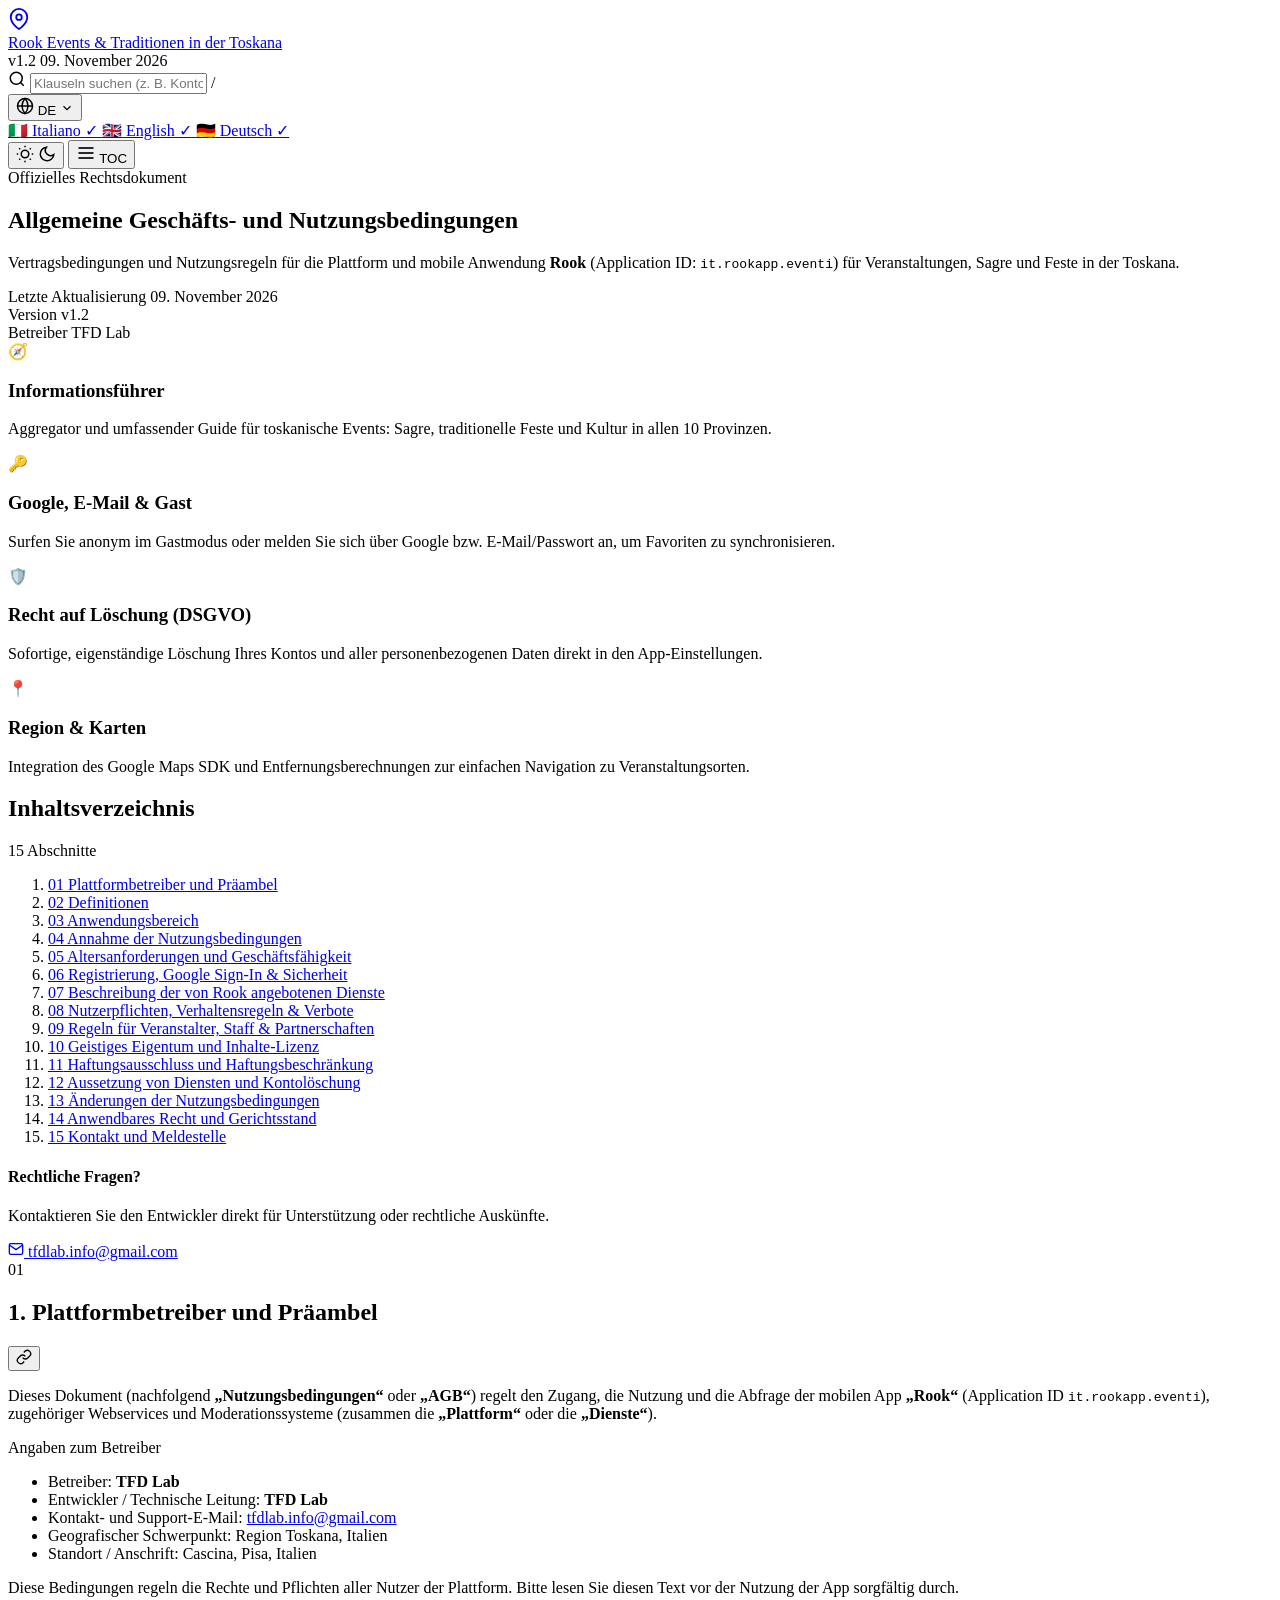
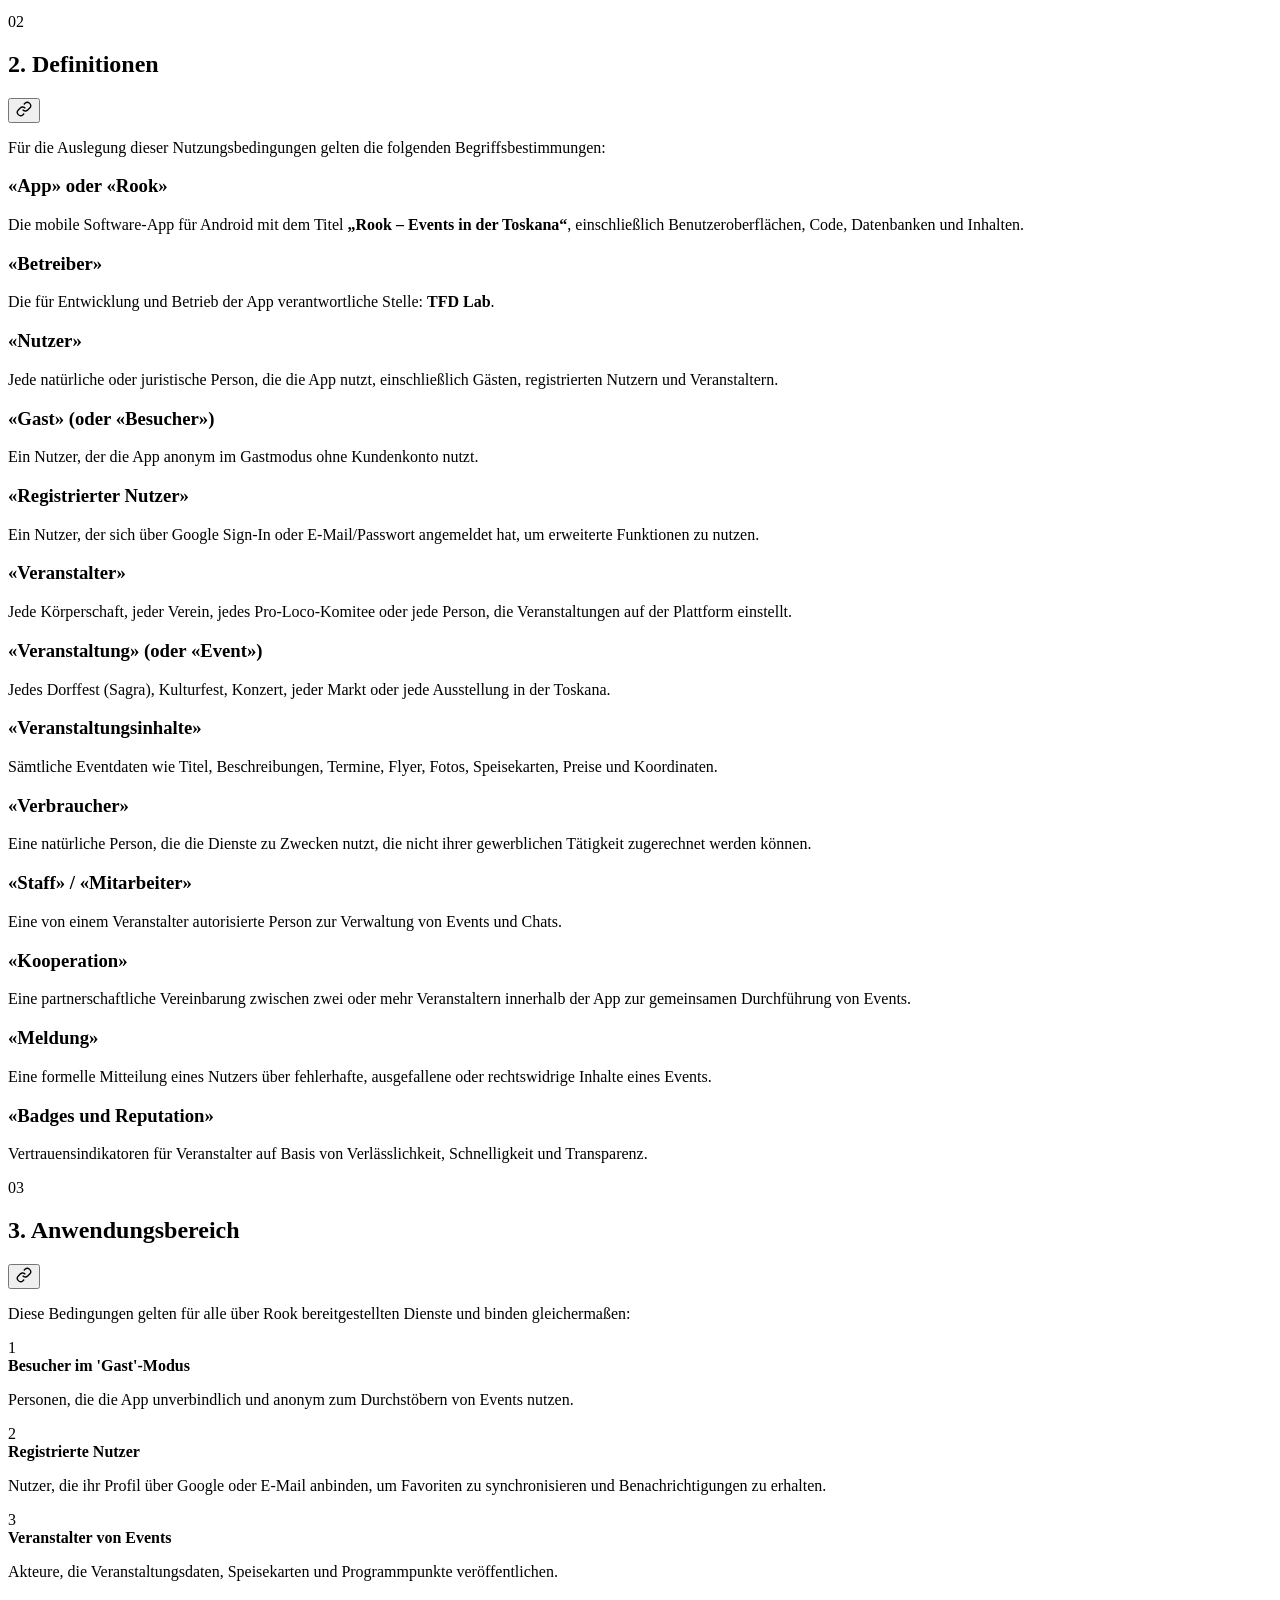
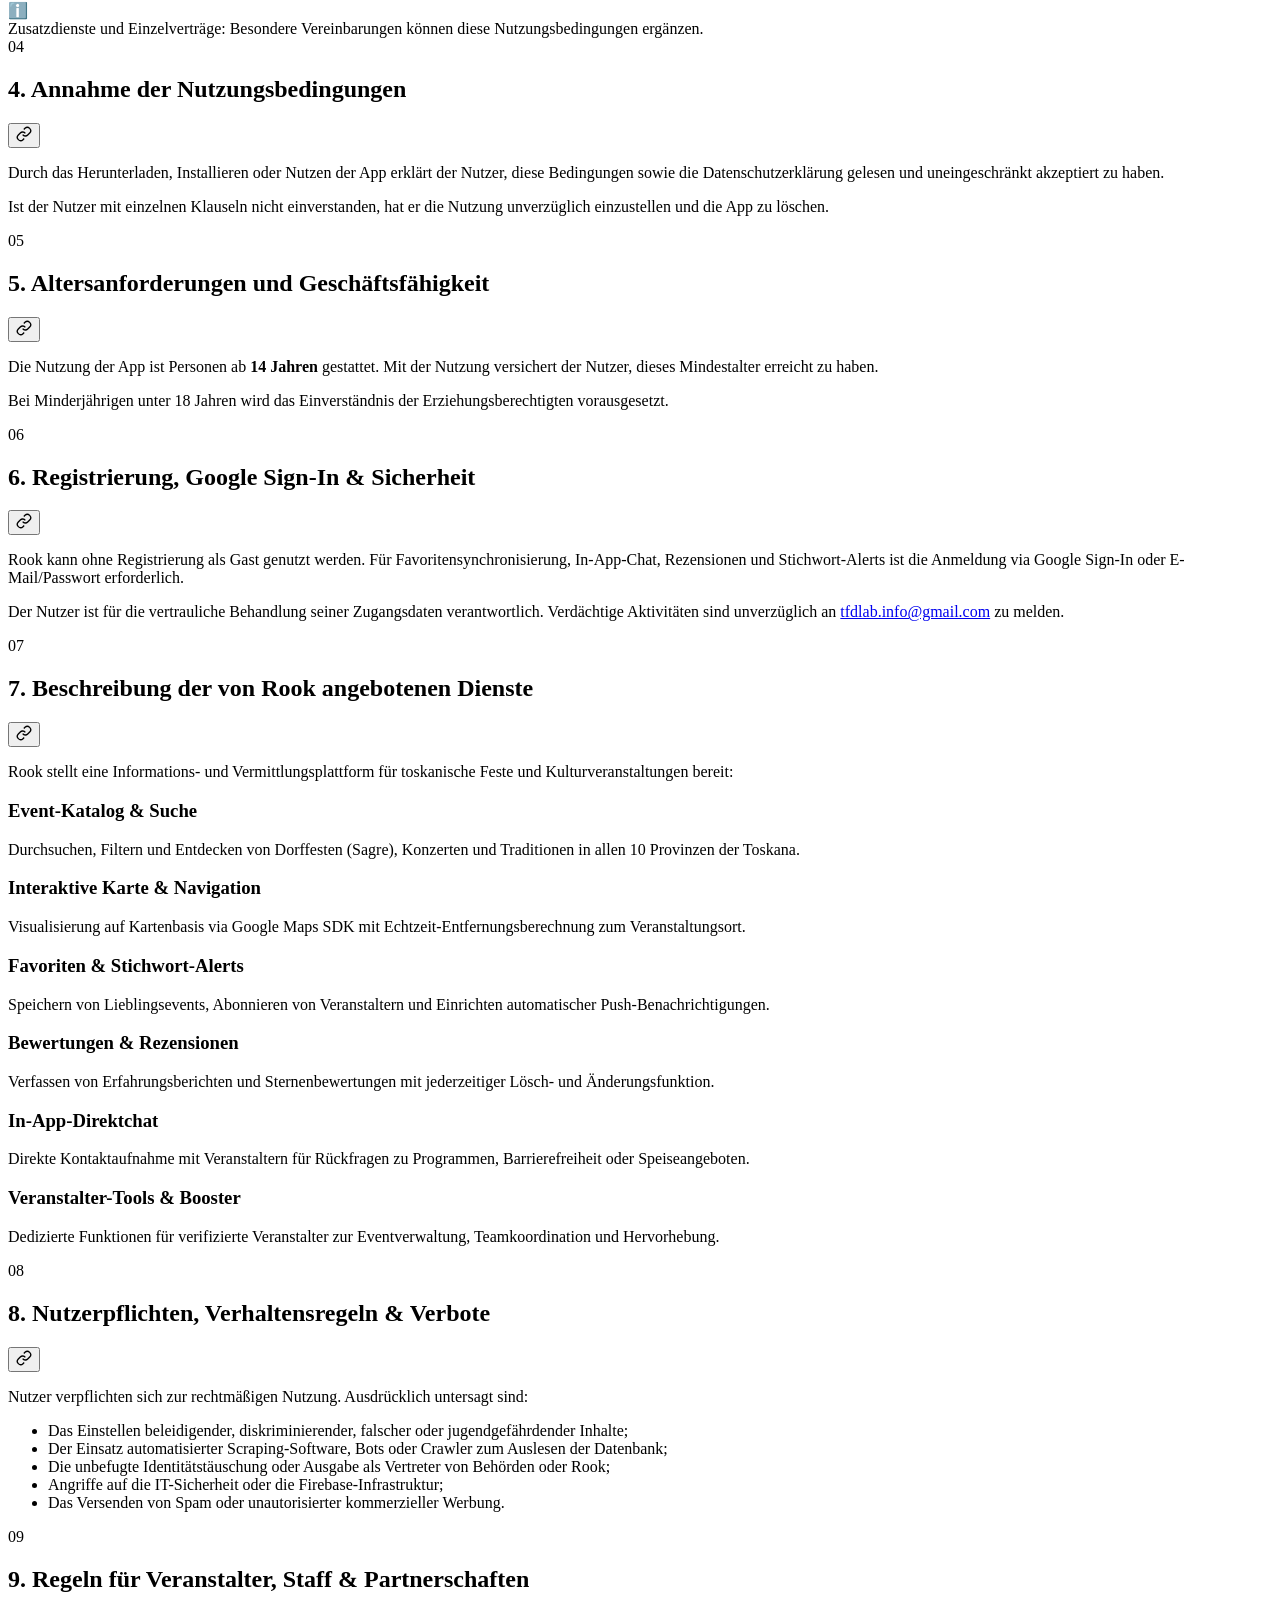
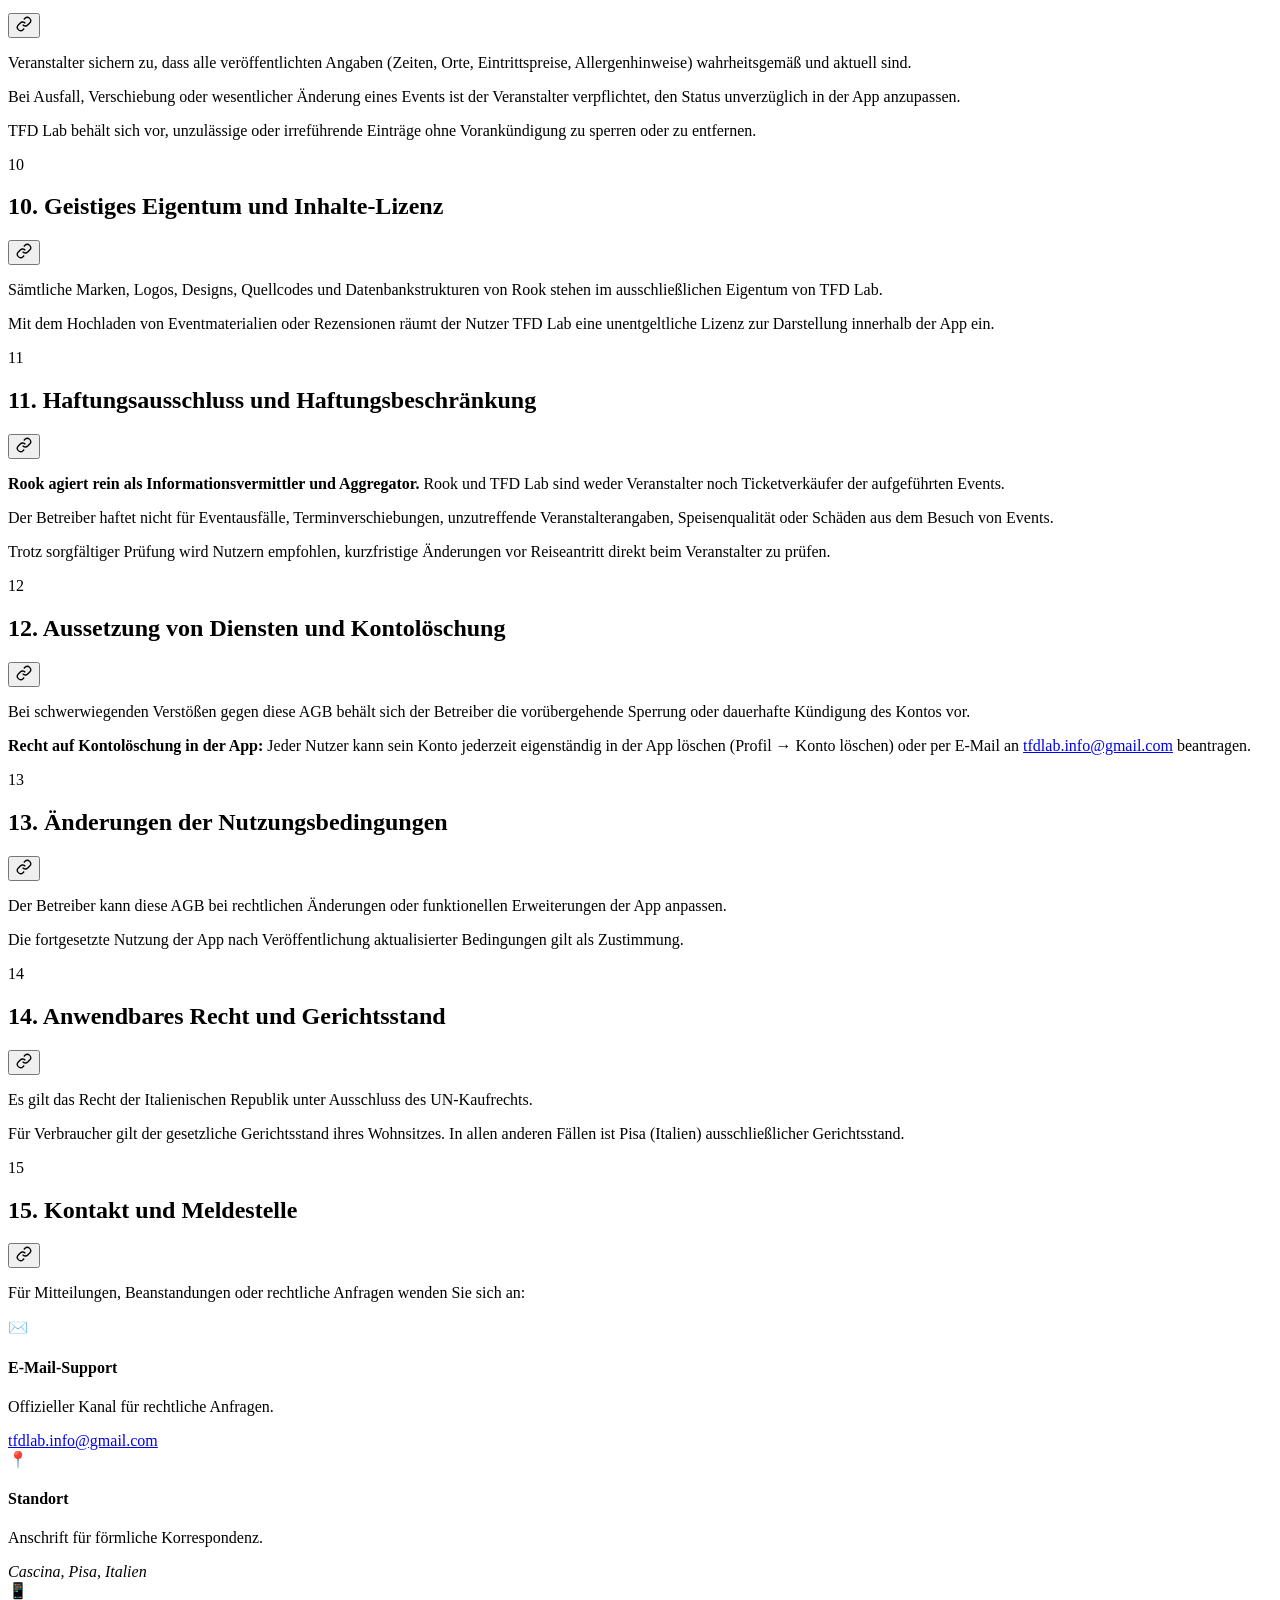
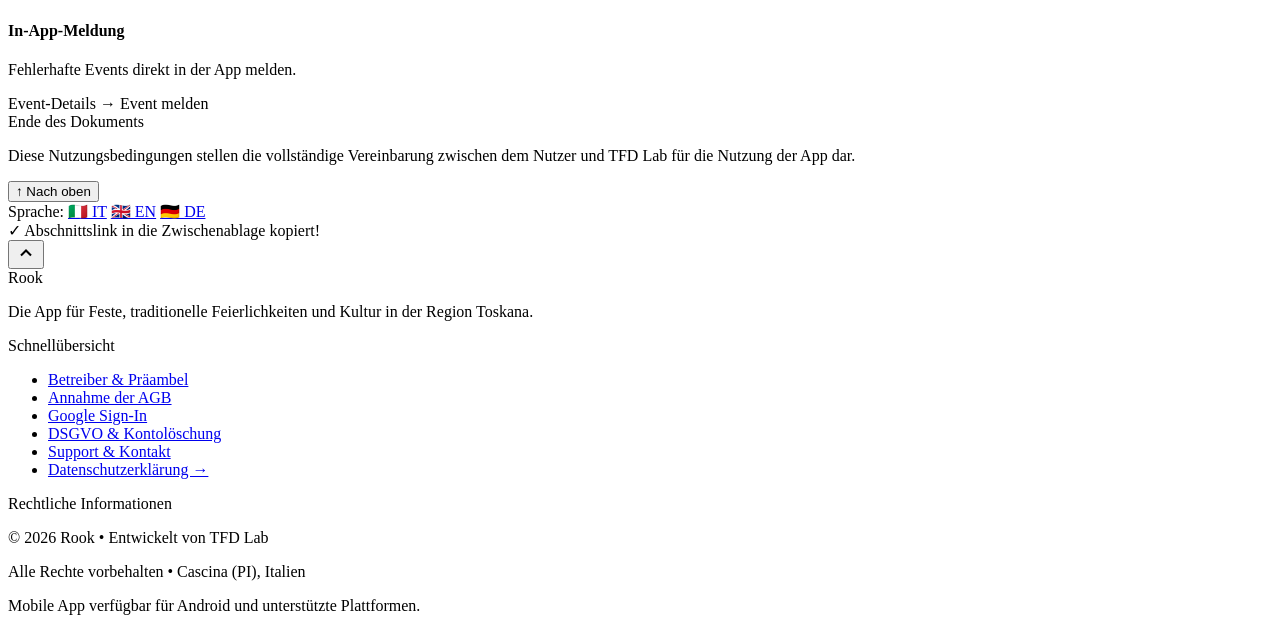
==== commit 03e6c81e: "Aggiornamento Termini e Condizioni: routing multilingua corretto, rimozione tempo di lettura, gestor" ====
--- a/de.html
+++ b/de.html
@@ -2,7 +2,7 @@
 <html lang="de">
 <head>
   <meta charset="UTF-8">
-  <meta name="viewport" content="width=device-width, initial-scale=1.0">
+  <meta name="viewport" content="width=device-width, initial-scale=1.0, maximum-scale=5.0">
   <title>Allgemeine Nutzungsbedingungen — Rook</title>
   <meta name="description" content="Allgemeine Geschäfts- und Nutzungsbedingungen für die mobile Anwendung und Plattform Rook (it.rookapp.eventi) für Veranstaltungen, Sagre und Kultur in der Toskana.">
   <meta name="theme-color" content="#c84b31">
@@ -27,7 +27,7 @@
       <div class="brand-group">
         <a href="#hero" class="brand-logo" aria-label="Home">
           <span class="logo-icon">
-            <svg viewBox="0 0 24 24" width="24" height="24" fill="none" stroke="currentColor" stroke-width="2" stroke-linecap="round" stroke-linejoin="round">
+            <svg viewBox="0 0 24 24" width="22" height="22" fill="none" stroke="currentColor" stroke-width="2" stroke-linecap="round" stroke-linejoin="round">
               <path d="M21 10c0 7-9 13-9 13s-9-6-9-13a9 9 0 0 1 18 0z"></path>
               <circle cx="12" cy="10" r="3"></circle>
             </svg>
@@ -56,7 +56,7 @@
           <span class="search-shortcut" title="Press / to search">/</span>
         </div>
 
-        <!-- Language Switcher -->
+        <!-- Language Switcher Dropdown (Absolute Paths) -->
         <div class="lang-switcher" id="langSwitcher">
           <button id="langBtn" class="action-btn lang-btn" aria-haspopup="true" aria-expanded="false" title="Switch language">
             <svg class="icon-globe" viewBox="0 0 24 24" width="18" height="18" fill="none" stroke="currentColor" stroke-width="2">
@@ -70,17 +70,17 @@
             </svg>
           </button>
           <div class="lang-dropdown" id="langDropdown" role="menu">
-            <a href="index.html" class="lang-dropdown-item" data-lang="it" role="menuitem">
+            <a href="/terms" class="lang-dropdown-item" data-lang="it" role="menuitem">
               <span class="flag">🇮🇹</span>
               <span class="label">Italiano</span>
               <span class="check">✓</span>
             </a>
-            <a href="en.html" class="lang-dropdown-item" data-lang="en" role="menuitem">
+            <a href="/terms/en" class="lang-dropdown-item" data-lang="en" role="menuitem">
               <span class="flag">🇬🇧</span>
               <span class="label">English</span>
               <span class="check">✓</span>
             </a>
-            <a href="#" class="lang-dropdown-item active" data-lang="de" role="menuitem">
+            <a href="/terms/de" class="lang-dropdown-item active" data-lang="de" role="menuitem">
               <span class="flag">🇩🇪</span>
               <span class="label">Deutsch</span>
               <span class="check">✓</span>
@@ -142,10 +142,10 @@
         </div>
         <h1 class="hero-title">Allgemeine Geschäfts- und Nutzungsbedingungen</h1>
         <p class="hero-subtitle">
-          Vertragsbedingungen und Nutzungsregeln für die Plattform und mobile Anwendung <strong>Rook</strong> (Application ID: <code>it.rookapp.eventi</code>, ehemals entwickelt als <em>CosaFare</em>) für Veranstaltungen, Sagre und Feste in der Toskana.
+          Vertragsbedingungen und Nutzungsregeln für die Plattform und mobile Anwendung <strong>Rook</strong> (Application ID: <code>it.rookapp.eventi</code>) für Veranstaltungen, Sagre und Feste in der Toskana.
         </p>
 
-        <!-- Metadata Strip -->
+        <!-- Metadata Strip (No Reading Time, Gestore = TFD Lab) -->
         <div class="meta-strip">
           <div class="meta-item">
             <span class="meta-label">Letzte Aktualisierung</span>
@@ -158,13 +158,8 @@
           </div>
           <div class="meta-divider"></div>
           <div class="meta-item">
-            <span class="meta-label">Betreiber / Entwicklung</span>
-            <span class="meta-value">Project Rook (formerly CosaFare) &bull; TFDLab</span>
-          </div>
-          <div class="meta-divider"></div>
-          <div class="meta-item">
-            <span class="meta-label">Lesezeit</span>
-            <span class="meta-value" id="readTimeEstimate">~8 Minuten</span>
+            <span class="meta-label">Betreiber</span>
+            <span class="meta-value">TFD Lab</span>
           </div>
         </div>
 
@@ -268,18 +263,18 @@
           </header>
 
           <div class="section-content">
-            <p>Dieses Dokument (nachfolgend <strong>„Nutzungsbedingungen“</strong> oder <strong>„AGB“</strong>) regelt den Zugang, die Nutzung und die Abfrage der mobilen App <strong>„Rook“</strong> (Application ID <code>it.rookapp.eventi</code>, ehemals <em>„CosaFare“</em>), zugehöriger Webservices und Moderationssysteme (zusammen die <strong>„Plattform“</strong> oder die <strong>„Dienste“</strong>).</p>
+            <p>Dieses Dokument (nachfolgend <strong>„Nutzungsbedingungen“</strong> oder <strong>„AGB“</strong>) regelt den Zugang, die Nutzung und die Abfrage der mobilen App <strong>„Rook“</strong> (Application ID <code>it.rookapp.eventi</code>), zugehöriger Webservices und Moderationssysteme (zusammen die <strong>„Plattform“</strong> oder die <strong>„Dienste“</strong>).</p>
 
             <div class="operator-card">
               <div class="operator-badge">Angaben zum Betreiber</div>
               <ul class="operator-details">
                 <li>
-                  <span class="detail-label">Inhaber / Betreiber:</span>
-                  <span class="detail-value">Projekt Rook (ehemals CosaFare – nachfolgend der „Betreiber“)</span>
+                  <span class="detail-label">Betreiber:</span>
+                  <span class="detail-value"><strong>TFD Lab</strong></span>
                 </li>
                 <li>
                   <span class="detail-label">Entwickler / Technische Leitung:</span>
-                  <span class="detail-value">TFDLab</span>
+                  <span class="detail-value"><strong>TFD Lab</strong></span>
                 </li>
                 <li>
                   <span class="detail-label">Kontakt- und Support-E-Mail:</span>
@@ -323,11 +318,11 @@
             <div class="definitions-grid">
               <div class="definition-card">
                 <h3 class="def-term">«App» oder «Rook»</h3>
-                <p class="def-desc">Die mobile Software-App für Android und unterstützte Betriebssysteme mit dem Titel <strong>„Rook – Events in der Toskana“</strong> (ehemals <em>„CosaFare“</em>), einschließlich Benutzeroberflächen, Code, Datenbanken und Inhalten.</p>
+                <p class="def-desc">Die mobile Software-App für Android mit dem Titel <strong>„Rook – Events in der Toskana“</strong>, einschließlich Benutzeroberflächen, Code, Datenbanken und Inhalten.</p>
               </div>
               <div class="definition-card">
                 <h3 class="def-term">«Betreiber»</h3>
-                <p class="def-desc">Die für Entwicklung und Betrieb der App verantwortliche Stelle gemäß Artikel 1.</p>
+                <p class="def-desc">Die für Entwicklung und Betrieb der App verantwortliche Stelle: <strong>TFD Lab</strong>.</p>
               </div>
               <div class="definition-card">
                 <h3 class="def-term">«Nutzer»</h3>
@@ -355,11 +350,11 @@
               </div>
               <div class="definition-card">
                 <h3 class="def-term">«Verbraucher»</h3>
-                <p class="def-desc">Eine natürliche Person, die die Dienste zu Zwecken nutzt, die nicht ihrer gewerblichen oder selbstständigen Tätigkeit zugerechnet werden können.</p>
+                <p class="def-desc">Eine natürliche Person, die die Dienste zu Zwecken nutzt, die nicht ihrer gewerblichen Tätigkeit zugerechnet werden können.</p>
               </div>
               <div class="definition-card">
                 <h3 class="def-term">«Staff» / «Mitarbeiter»</h3>
-                <p class="def-desc">Eine von einem Veranstalter durch einen Berechtigungscode autorisierte Person zur Verwaltung von Events und Chats.</p>
+                <p class="def-desc">Eine von einem Veranstalter autorisierte Person zur Verwaltung von Events und Chats.</p>
               </div>
               <div class="definition-card">
                 <h3 class="def-term">«Kooperation»</h3>
@@ -423,7 +418,7 @@
             <div class="callout callout-info" style="margin-top: 20px;">
               <div class="callout-icon">ℹ️</div>
               <div class="callout-content">
-                Zusatzdienste und Einzelverträge: Besondere Vereinbarungen mit Veranstaltern können diese Nutzungsbedingungen ergänzen oder im Fall ausdrücklicher Abweichungen vorgehen.
+                Zusatzdienste und Einzelverträge: Besondere Vereinbarungen können diese Nutzungsbedingungen ergänzen.
               </div>
             </div>
           </div>
@@ -592,7 +587,7 @@
           <div class="section-content">
             <p>Veranstalter sichern zu, dass alle veröffentlichten Angaben (Zeiten, Orte, Eintrittspreise, Allergenhinweise) wahrheitsgemäß und aktuell sind.</p>
             <p>Bei Ausfall, Verschiebung oder wesentlicher Änderung eines Events ist der Veranstalter verpflichtet, den Status unverzüglich in der App anzupassen.</p>
-            <p>Rook behält sich vor, unzulässige oder irreführende Einträge ohne Vorankündigung zu sperren oder zu entfernen.</p>
+            <p>TFD Lab behält sich vor, unzulässige oder irreführende Einträge ohne Vorankündigung zu sperren oder zu entfernen.</p>
           </div>
         </article>
 
@@ -614,8 +609,8 @@
           </header>
 
           <div class="section-content">
-            <p>Sämtliche Marken, Logos, Designs, Quellcodes und Datenbankstrukturen von Rook stehen im ausschließlichen Eigentum von TFDLab.</p>
-            <p>Mit dem Hochladen von Eventmaterialien oder Rezensionen räumt der Nutzer Rook eine unentgeltliche, weltweite Lizenz zur Darstellung innerhalb der App ein.</p>
+            <p>Sämtliche Marken, Logos, Designs, Quellcodes und Datenbankstrukturen von Rook stehen im ausschließlichen Eigentum von TFD Lab.</p>
+            <p>Mit dem Hochladen von Eventmaterialien oder Rezensionen räumt der Nutzer TFD Lab eine unentgeltliche Lizenz zur Darstellung innerhalb der App ein.</p>
           </div>
         </article>
 
@@ -637,7 +632,7 @@
           </header>
 
           <div class="section-content">
-            <p><strong>Rook agiert rein als Informationsvermittler und Aggregator.</strong> Rook ist weder Veranstalter noch Ticketverkäufer der aufgeführten Events.</p>
+            <p><strong>Rook agiert rein als Informationsvermittler und Aggregator.</strong> Rook und TFD Lab sind weder Veranstalter noch Ticketverkäufer der aufgeführten Events.</p>
             <p>Der Betreiber haftet nicht für Eventausfälle, Terminverschiebungen, unzutreffende Veranstalterangaben, Speisenqualität oder Schäden aus dem Besuch von Events.</p>
             <p>Trotz sorgfältiger Prüfung wird Nutzern empfohlen, kurzfristige Änderungen vor Reiseantritt direkt beim Veranstalter zu prüfen.</p>
           </div>
@@ -759,7 +754,7 @@
         <div class="doc-closure">
           <div class="closure-badge">Ende des Dokuments</div>
           <p class="closure-text">
-            Diese Nutzungsbedingungen stellen die vollständige Vereinbarung zwischen dem Nutzer und dem Betreiber von Rook für die Nutzung der App dar.
+            Diese Nutzungsbedingungen stellen die vollständige Vereinbarung zwischen dem Nutzer und TFD Lab für die Nutzung der App dar.
           </p>
           <div class="closure-actions">
             <button onclick="window.scrollTo({ top: 0, behavior: 'smooth' })" class="btn-secondary">
@@ -767,9 +762,9 @@
             </button>
             <div class="closure-lang-group" aria-label="Language selector">
               <span class="closure-lang-label">Sprache:</span>
-              <a href="index.html" class="closure-lang-btn" data-lang="it">🇮🇹 IT</a>
-              <a href="en.html" class="closure-lang-btn" data-lang="en">🇬🇧 EN</a>
-              <a href="#" class="closure-lang-btn active" data-lang="de">🇩🇪 DE</a>
+              <a href="/terms" class="closure-lang-btn" data-lang="it">🇮🇹 IT</a>
+              <a href="/terms/en" class="closure-lang-btn" data-lang="en">🇬🇧 EN</a>
+              <a href="/terms/de" class="closure-lang-btn active" data-lang="de">🇩🇪 DE</a>
             </div>
           </div>
         </div>
@@ -813,7 +808,7 @@
       </div>
       <div class="footer-meta">
         <span class="footer-title">Rechtliche Informationen</span>
-        <p>&copy; 2026 Rook &bull; Entwickelt von TFDLab</p>
+        <p>&copy; 2026 Rook &bull; Entwickelt von TFD Lab</p>
         <p>Alle Rechte vorbehalten &bull; Cascina (PI), Italien</p>
         <p class="footer-note">Mobile App verfügbar für Android und unterstützte Plattformen.</p>
       </div>
